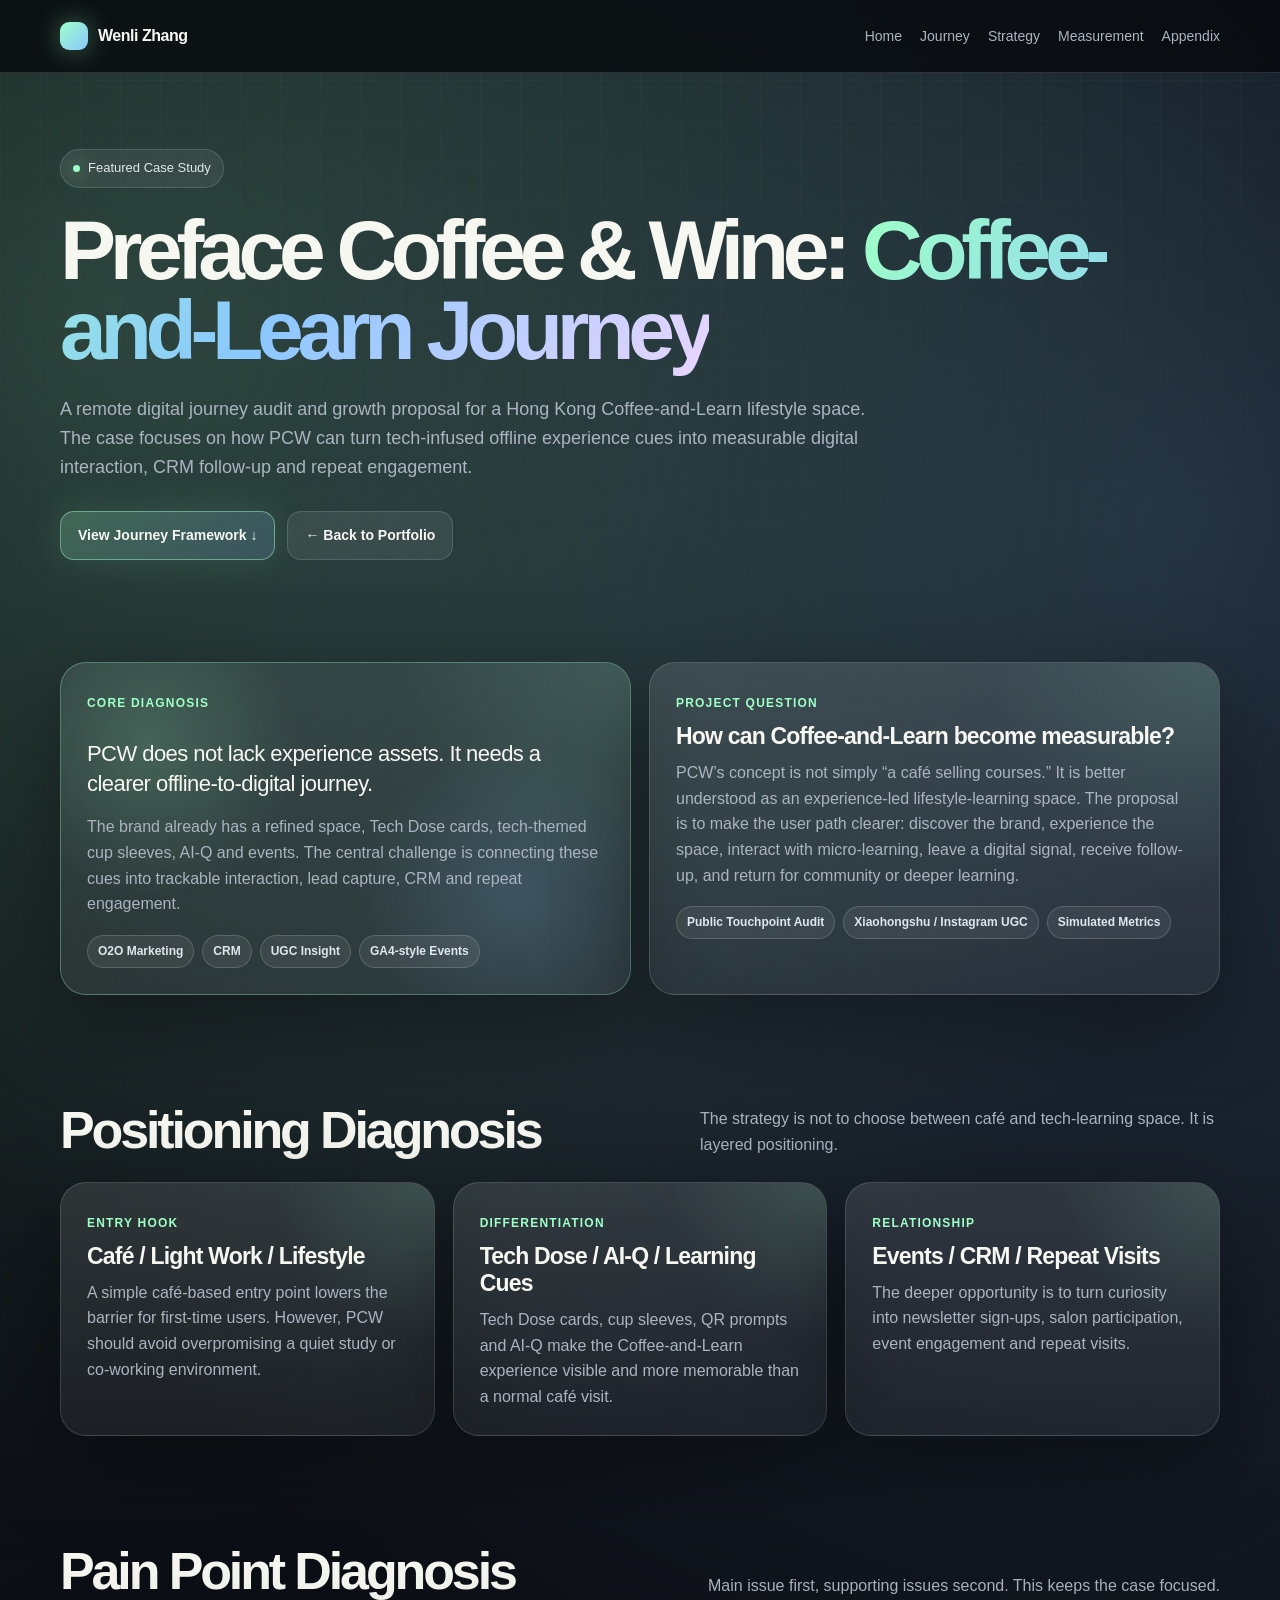
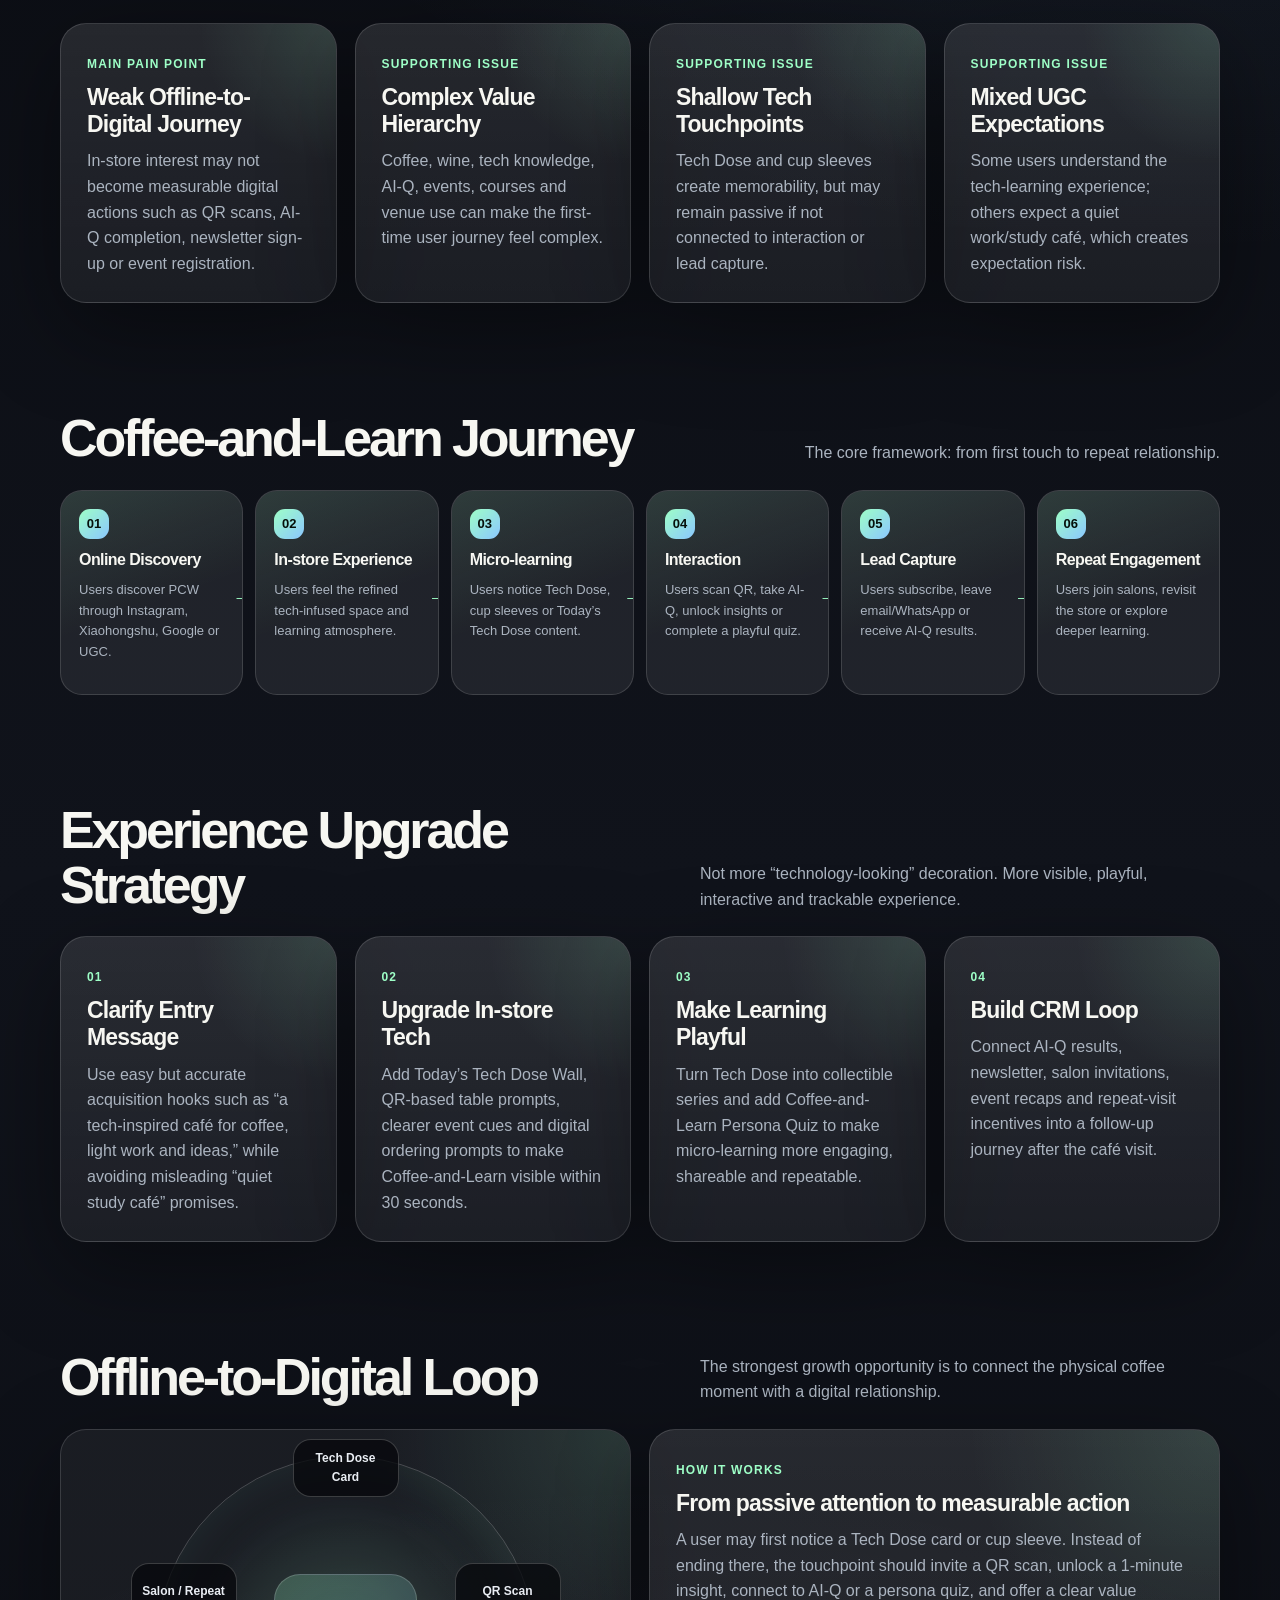
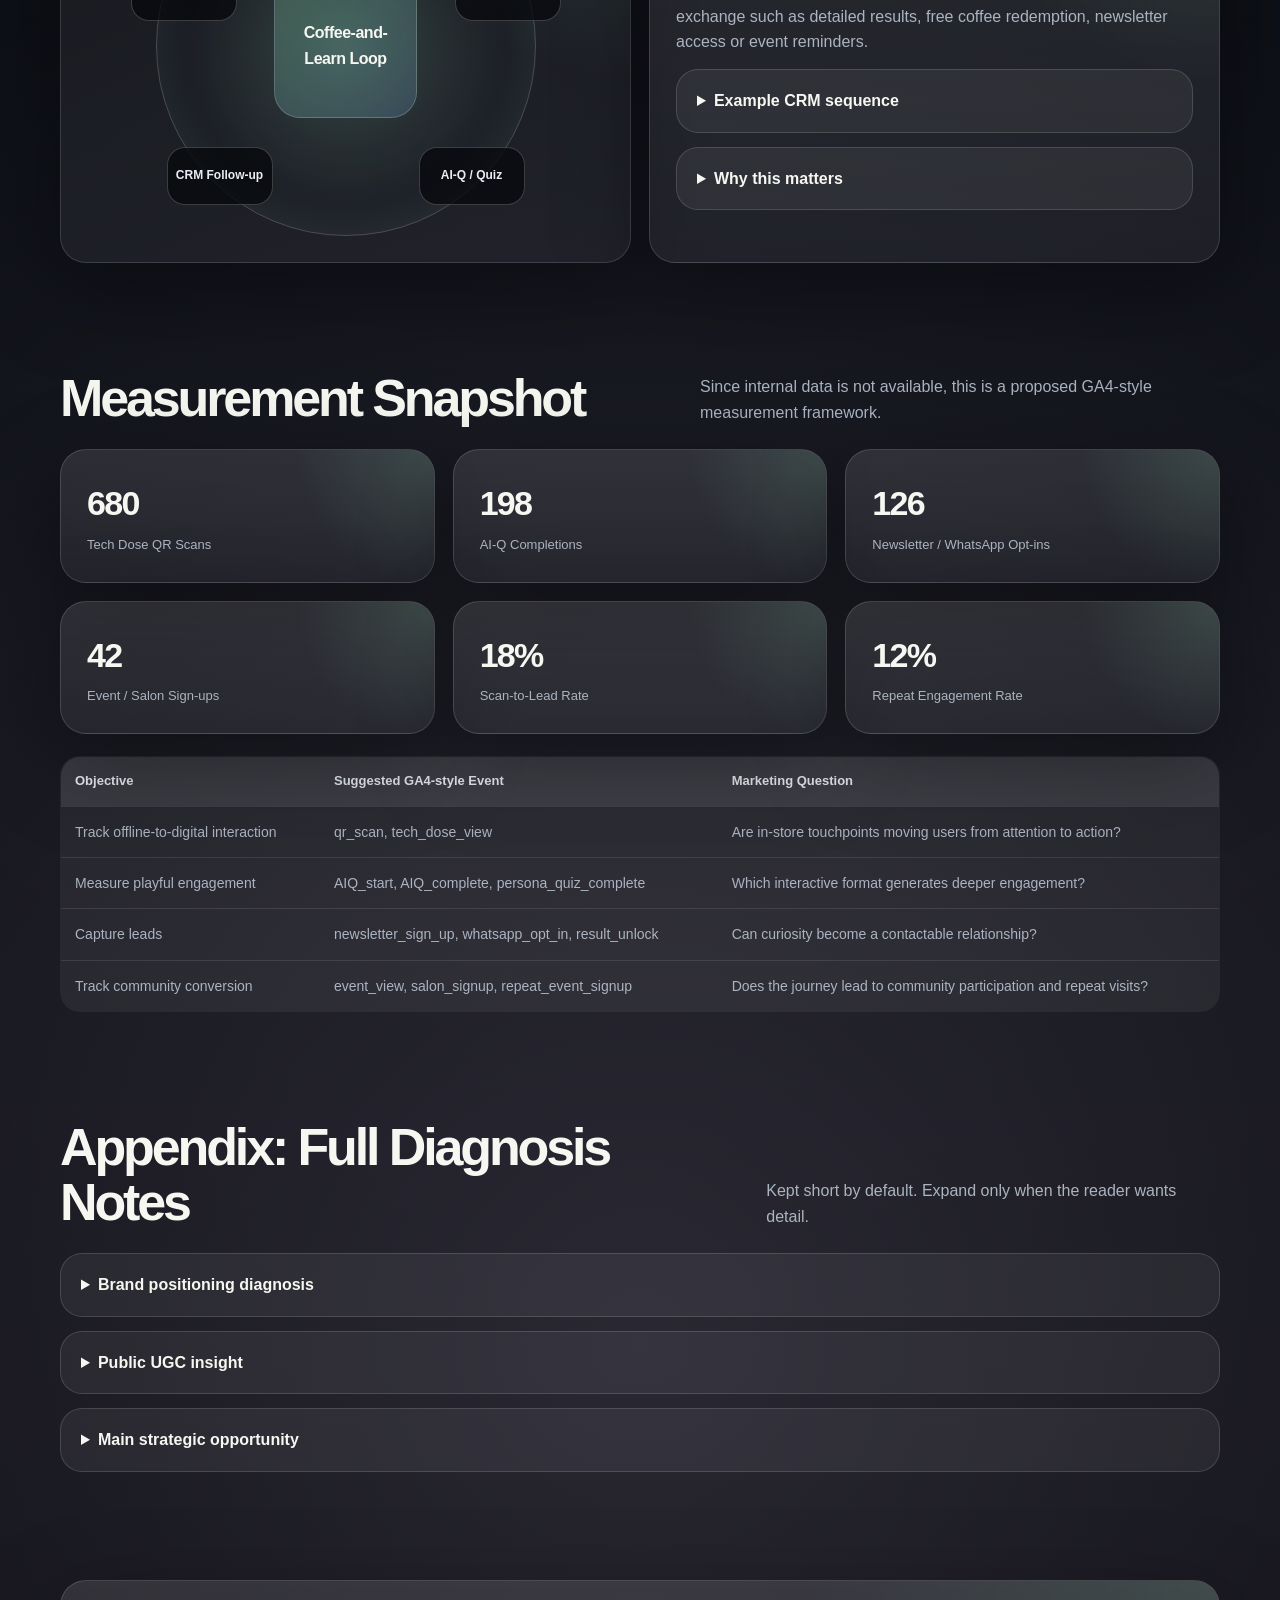
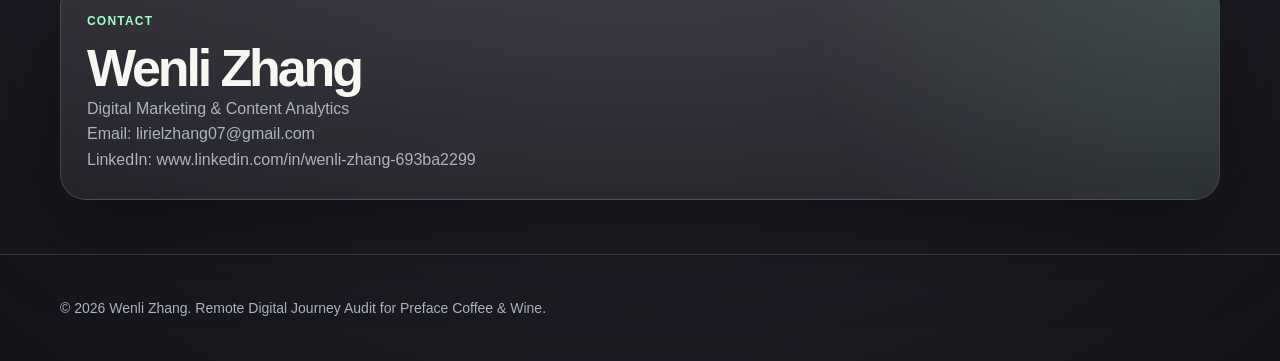
==== preface-case.html @ 3b628935 "Create preface-case.html" ====
<!DOCTYPE html>
<html lang="en">
<head>
  <meta charset="UTF-8" />
  <meta name="viewport" content="width=device-width, initial-scale=1.0" />
  <title>Preface Coffee & Wine Case Study | Wenli Zhang</title>
  <style>
    :root {
      --bg: #06070b;
      --panel: rgba(255, 255, 255, 0.075);
      --panel2: rgba(255, 255, 255, 0.105);
      --line: rgba(255, 255, 255, 0.14);
      --text: #f7f7f2;
      --muted: #abb4c0;
      --accent: #9effc7;
      --accent2: #8bc7ff;
      --accent3: #e9d5ff;
      --warning: #f6d38b;
      --danger: #ffb4b4;
      --radius: 26px;
      --shadow: 0 28px 90px rgba(0,0,0,0.38);
    }

    * {
      box-sizing: border-box;
      scroll-behavior: smooth;
    }

    body {
      margin: 0;
      font-family: Inter, -apple-system, BlinkMacSystemFont, "Segoe UI", Roboto, Arial, sans-serif;
      background:
        radial-gradient(circle at 8% 6%, rgba(158, 255, 199, 0.22), transparent 25%),
        radial-gradient(circle at 92% 10%, rgba(139, 199, 255, 0.20), transparent 28%),
        radial-gradient(circle at 50% 88%, rgba(233, 213, 255, 0.15), transparent 32%),
        linear-gradient(180deg, #06070b 0%, #10131b 48%, #06070b 100%);
      color: var(--text);
      line-height: 1.6;
    }

    body::before {
      content: "";
      position: fixed;
      inset: 0;
      pointer-events: none;
      background-image:
        linear-gradient(rgba(255,255,255,0.035) 1px, transparent 1px),
        linear-gradient(90deg, rgba(255,255,255,0.035) 1px, transparent 1px);
      background-size: 40px 40px;
      mask-image: linear-gradient(to bottom, rgba(0,0,0,0.7), transparent 78%);
      z-index: -1;
    }

    a {
      color: inherit;
      text-decoration: none;
    }

    .container {
      width: min(1160px, 92%);
      margin: 0 auto;
    }

    header {
      position: sticky;
      top: 0;
      z-index: 99;
      backdrop-filter: blur(18px);
      background: rgba(6, 7, 11, 0.76);
      border-bottom: 1px solid var(--line);
    }

    nav {
      min-height: 72px;
      display: flex;
      justify-content: space-between;
      align-items: center;
      gap: 18px;
    }

    .logo {
      display: flex;
      align-items: center;
      gap: 10px;
      font-weight: 760;
      letter-spacing: -0.03em;
    }

    .logo-mark {
      width: 28px;
      height: 28px;
      border-radius: 9px;
      background: linear-gradient(135deg, var(--accent), var(--accent2));
      box-shadow: 0 0 26px rgba(158, 255, 199, 0.38);
    }

    .nav-links {
      display: flex;
      gap: 18px;
      flex-wrap: wrap;
      color: var(--muted);
      font-size: 14px;
    }

    .nav-links a:hover {
      color: var(--text);
    }

    .hero {
      padding: 76px 0 48px;
    }

    .eyebrow {
      display: inline-flex;
      align-items: center;
      gap: 8px;
      padding: 8px 12px;
      border-radius: 999px;
      background: rgba(255,255,255,0.07);
      border: 1px solid var(--line);
      color: #dfe6ee;
      font-size: 13px;
      margin-bottom: 22px;
    }

    .pulse {
      width: 7px;
      height: 7px;
      border-radius: 99px;
      background: var(--accent);
      box-shadow: 0 0 20px var(--accent);
    }

    h1 {
      margin: 0;
      max-width: 1050px;
      font-size: clamp(42px, 7vw, 84px);
      line-height: 0.96;
      letter-spacing: -0.075em;
    }

    .gradient {
      color: transparent;
      background: linear-gradient(120deg, var(--accent), var(--accent2), var(--accent3));
      -webkit-background-clip: text;
      background-clip: text;
    }

    .hero-copy {
      max-width: 840px;
      margin-top: 24px;
      color: var(--muted);
      font-size: 18px;
    }

    .actions {
      display: flex;
      gap: 12px;
      flex-wrap: wrap;
      margin-top: 30px;
    }

    .btn {
      display: inline-flex;
      align-items: center;
      gap: 10px;
      padding: 12px 17px;
      border-radius: 14px;
      border: 1px solid var(--line);
      background: rgba(255,255,255,0.08);
      color: var(--text);
      font-size: 14px;
      font-weight: 740;
      transition: all 0.2s ease;
    }

    .btn:hover {
      transform: translateY(-2px);
      background: rgba(255,255,255,0.13);
      border-color: rgba(255,255,255,0.26);
    }

    .btn.primary {
      border-color: rgba(158,255,199,0.45);
      background: linear-gradient(135deg, rgba(158,255,199,0.22), rgba(139,199,255,0.18));
      box-shadow: 0 0 35px rgba(158, 255, 199, 0.12);
    }

    section {
      padding: 54px 0;
    }

    .section-head {
      display: flex;
      justify-content: space-between;
      align-items: flex-end;
      gap: 22px;
      margin-bottom: 24px;
    }

    h2 {
      margin: 0;
      font-size: clamp(30px, 4.5vw, 52px);
      line-height: 1.05;
      letter-spacing: -0.06em;
    }

    .section-note {
      max-width: 520px;
      color: var(--muted);
      margin: 0;
    }

    .grid {
      display: grid;
      gap: 18px;
    }

    .grid.two {
      grid-template-columns: repeat(2, minmax(0, 1fr));
    }

    .grid.three {
      grid-template-columns: repeat(3, minmax(0, 1fr));
    }

    .grid.four {
      grid-template-columns: repeat(4, minmax(0, 1fr));
    }

    .card {
      position: relative;
      overflow: hidden;
      border-radius: var(--radius);
      border: 1px solid var(--line);
      background: linear-gradient(180deg, rgba(255,255,255,0.105), rgba(255,255,255,0.055));
      box-shadow: var(--shadow);
      padding: 26px;
    }

    .card::before {
      content: "";
      position: absolute;
      inset: 0;
      pointer-events: none;
      background: radial-gradient(circle at top right, rgba(158,255,199,0.13), transparent 35%);
    }

    .card > * {
      position: relative;
      z-index: 1;
    }

    .label {
      display: inline-block;
      color: var(--accent);
      font-size: 12px;
      text-transform: uppercase;
      letter-spacing: 0.1em;
      font-weight: 850;
      margin-bottom: 10px;
    }

    h3 {
      margin: 0 0 10px;
      font-size: 23px;
      line-height: 1.18;
      letter-spacing: -0.035em;
    }

    h4 {
      margin: 0 0 8px;
      font-size: 17px;
      letter-spacing: -0.02em;
    }

    p {
      margin: 0;
      color: var(--muted);
    }

    .big-diagnosis {
      border: 1px solid rgba(158,255,199,0.32);
      background:
        radial-gradient(circle at 15% 25%, rgba(158,255,199,0.18), transparent 28%),
        radial-gradient(circle at 80% 70%, rgba(139,199,255,0.16), transparent 30%),
        rgba(255,255,255,0.065);
    }

    .diagnosis-line {
      margin-top: 16px;
      color: var(--text);
      font-size: 22px;
      line-height: 1.35;
      letter-spacing: -0.025em;
    }

    .muted {
      color: var(--muted);
    }

    .chip-row {
      display: flex;
      flex-wrap: wrap;
      gap: 8px;
      margin-top: 18px;
    }

    .chip {
      border: 1px solid rgba(255,255,255,0.16);
      background: rgba(255,255,255,0.07);
      color: #dfe6ee;
      border-radius: 999px;
      padding: 6px 10px;
      font-size: 12px;
      font-weight: 720;
    }

    .journey {
      display: grid;
      grid-template-columns: repeat(6, minmax(0, 1fr));
      gap: 12px;
      margin-top: 24px;
    }

    .journey-step {
      position: relative;
      min-height: 205px;
      padding: 18px;
      border-radius: 22px;
      border: 1px solid var(--line);
      background: rgba(255,255,255,0.075);
      overflow: hidden;
    }

    .journey-step::before {
      content: "";
      position: absolute;
      inset: 0;
      background: linear-gradient(160deg, rgba(158,255,199,0.13), transparent 55%);
      opacity: 0.9;
    }

    .journey-step > * {
      position: relative;
      z-index: 1;
    }

    .journey-step::after {
      content: "→";
      position: absolute;
      right: -12px;
      top: 44%;
      color: var(--accent);
      font-weight: 900;
      font-size: 22px;
      z-index: 2;
    }

    .journey-step:last-child::after {
      content: "";
    }

    .num {
      width: 30px;
      height: 30px;
      border-radius: 11px;
      background: linear-gradient(135deg, var(--accent), var(--accent2));
      color: #06100b;
      display: inline-flex;
      align-items: center;
      justify-content: center;
      font-weight: 900;
      font-size: 13px;
      margin-bottom: 12px;
    }

    .journey-step h3 {
      font-size: 16px;
    }

    .journey-step p {
      font-size: 13px;
    }

    .loop {
      display: grid;
      grid-template-columns: 1fr 1fr;
      gap: 18px;
      align-items: stretch;
    }

    .loop-visual {
      min-height: 420px;
      display: grid;
      place-items: center;
      background:
        radial-gradient(circle, rgba(158,255,199,0.18), transparent 45%),
        rgba(255,255,255,0.05);
    }

    .orbit {
      width: min(380px, 88vw);
      aspect-ratio: 1 / 1;
      border: 1px solid rgba(255,255,255,0.20);
      border-radius: 50%;
      position: relative;
      box-shadow: inset 0 0 60px rgba(158,255,199,0.08);
    }

    .orbit-center {
      position: absolute;
      inset: 31%;
      border-radius: 26px;
      display: grid;
      place-items: center;
      text-align: center;
      padding: 18px;
      background: linear-gradient(135deg, rgba(158,255,199,0.22), rgba(139,199,255,0.18));
      border: 1px solid rgba(255,255,255,0.18);
      font-weight: 820;
      letter-spacing: -0.03em;
    }

    .node {
      position: absolute;
      width: 106px;
      min-height: 58px;
      border-radius: 18px;
      border: 1px solid rgba(255,255,255,0.20);
      background: rgba(7,8,12,0.76);
      display: grid;
      place-items: center;
      text-align: center;
      padding: 8px;
      font-size: 12px;
      font-weight: 760;
      color: #e9edf3;
    }

    .node.n1 { top: -18px; left: 50%; transform: translateX(-50%); }
    .node.n2 { right: -26px; top: 28%; }
    .node.n3 { right: 10px; bottom: 8%; }
    .node.n4 { left: 10px; bottom: 8%; }
    .node.n5 { left: -26px; top: 28%; }

    .metric {
      font-size: 34px;
      font-weight: 880;
      letter-spacing: -0.05em;
      color: var(--text);
    }

    .metric-label {
      color: var(--muted);
      font-size: 13px;
      margin-top: 4px;
    }

    table {
      width: 100%;
      border-collapse: collapse;
      overflow: hidden;
      border-radius: 20px;
      border: 1px solid var(--line);
      background: rgba(255,255,255,0.06);
      font-size: 14px;
    }

    th, td {
      padding: 14px;
      text-align: left;
      vertical-align: top;
      border-bottom: 1px solid rgba(255,255,255,0.10);
    }

    th {
      color: #e9edf3;
      background: rgba(255,255,255,0.09);
      font-size: 13px;
    }

    td {
      color: var(--muted);
    }

    tr:last-child td {
      border-bottom: 0;
    }

    details {
      border: 1px solid var(--line);
      border-radius: 22px;
      padding: 18px 20px;
      background: rgba(255,255,255,0.06);
      margin-top: 14px;
    }

    summary {
      cursor: pointer;
      font-weight: 780;
      color: var(--text);
    }

    details p {
      margin-top: 12px;
    }

    .footer {
      border-top: 1px solid var(--line);
      padding: 42px 0;
      color: var(--muted);
      font-size: 14px;
    }

    @media (max-width: 1050px) {
      .journey {
        grid-template-columns: repeat(3, minmax(0, 1fr));
      }

      .journey-step::after {
        content: "";
      }

      .grid.four {
        grid-template-columns: repeat(2, minmax(0, 1fr));
      }

      .loop {
        grid-template-columns: 1fr;
      }
    }

    @media (max-width: 820px) {
      nav {
        align-items: flex-start;
        flex-direction: column;
        padding: 16px 0;
      }

      .grid.two,
      .grid.three,
      .grid.four,
      .journey {
        grid-template-columns: 1fr;
      }

      .section-head {
        display: block;
      }

      .section-note {
        margin-top: 12px;
      }

      .node {
        position: static;
        width: auto;
        margin: 8px;
      }

      .orbit {
        border-radius: 28px;
        height: auto;
        aspect-ratio: auto;
        padding: 18px;
        display: grid;
        gap: 10px;
      }

      .orbit-center {
        position: static;
        min-height: 90px;
      }
    }
  </style>
</head>

<body>
  <header>
    <div class="container">
      <nav>
        <a class="logo" href="index.html">
          <span class="logo-mark"></span>
          <span>Wenli Zhang</span>
        </a>
        <div class="nav-links">
          <a href="index.html">Home</a>
          <a href="#journey">Journey</a>
          <a href="#strategy">Strategy</a>
          <a href="#measurement">Measurement</a>
          <a href="#appendix">Appendix</a>
        </div>
      </nav>
    </div>
  </header>

  <main>
    <section class="hero">
      <div class="container">
        <div class="eyebrow"><span class="pulse"></span> Featured Case Study</div>
        <h1>Preface Coffee & Wine: <span class="gradient">Coffee-and-Learn Journey</span></h1>
        <p class="hero-copy">
          A remote digital journey audit and growth proposal for a Hong Kong Coffee-and-Learn lifestyle space. The case focuses on how PCW can turn tech-infused offline experience cues into measurable digital interaction, CRM follow-up and repeat engagement.
        </p>
        <div class="actions">
          <a class="btn primary" href="#journey">View Journey Framework ↓</a>
          <a class="btn" href="index.html">← Back to Portfolio</a>
        </div>
      </div>
    </section>

    <section id="summary">
      <div class="container">
        <div class="grid two">
          <div class="card big-diagnosis">
            <span class="label">Core Diagnosis</span>
            <div class="diagnosis-line">
              PCW does not lack experience assets. It needs a clearer offline-to-digital journey.
            </div>
            <p style="margin-top: 16px;">
              The brand already has a refined space, Tech Dose cards, tech-themed cup sleeves, AI-Q and events. The central challenge is connecting these cues into trackable interaction, lead capture, CRM and repeat engagement.
            </p>
            <div class="chip-row">
              <span class="chip">O2O Marketing</span>
              <span class="chip">CRM</span>
              <span class="chip">UGC Insight</span>
              <span class="chip">GA4-style Events</span>
            </div>
          </div>

          <div class="card">
            <span class="label">Project Question</span>
            <h3>How can Coffee-and-Learn become measurable?</h3>
            <p>
              PCW’s concept is not simply “a café selling courses.” It is better understood as an experience-led lifestyle-learning space. The proposal is to make the user path clearer: discover the brand, experience the space, interact with micro-learning, leave a digital signal, receive follow-up, and return for community or deeper learning.
            </p>
            <div class="chip-row">
              <span class="chip">Public Touchpoint Audit</span>
              <span class="chip">Xiaohongshu / Instagram UGC</span>
              <span class="chip">Simulated Metrics</span>
            </div>
          </div>
        </div>
      </div>
    </section>

    <section id="positioning">
      <div class="container">
        <div class="section-head">
          <h2>Positioning Diagnosis</h2>
          <p class="section-note">
            The strategy is not to choose between café and tech-learning space. It is layered positioning.
          </p>
        </div>

        <div class="grid three">
          <div class="card">
            <span class="label">Entry Hook</span>
            <h3>Café / Light Work / Lifestyle</h3>
            <p>
              A simple café-based entry point lowers the barrier for first-time users. However, PCW should avoid overpromising a quiet study or co-working environment.
            </p>
          </div>
          <div class="card">
            <span class="label">Differentiation</span>
            <h3>Tech Dose / AI-Q / Learning Cues</h3>
            <p>
              Tech Dose cards, cup sleeves, QR prompts and AI-Q make the Coffee-and-Learn experience visible and more memorable than a normal café visit.
            </p>
          </div>
          <div class="card">
            <span class="label">Relationship</span>
            <h3>Events / CRM / Repeat Visits</h3>
            <p>
              The deeper opportunity is to turn curiosity into newsletter sign-ups, salon participation, event engagement and repeat visits.
            </p>
          </div>
        </div>
      </div>
    </section>

    <section id="pain">
      <div class="container">
        <div class="section-head">
          <h2>Pain Point Diagnosis</h2>
          <p class="section-note">
            Main issue first, supporting issues second. This keeps the case focused.
          </p>
        </div>

        <div class="grid four">
          <div class="card">
            <span class="label">Main Pain Point</span>
            <h3>Weak Offline-to-Digital Journey</h3>
            <p>
              In-store interest may not become measurable digital actions such as QR scans, AI-Q completion, newsletter sign-up or event registration.
            </p>
          </div>

          <div class="card">
            <span class="label">Supporting Issue</span>
            <h3>Complex Value Hierarchy</h3>
            <p>
              Coffee, wine, tech knowledge, AI-Q, events, courses and venue use can make the first-time user journey feel complex.
            </p>
          </div>

          <div class="card">
            <span class="label">Supporting Issue</span>
            <h3>Shallow Tech Touchpoints</h3>
            <p>
              Tech Dose and cup sleeves create memorability, but may remain passive if not connected to interaction or lead capture.
            </p>
          </div>

          <div class="card">
            <span class="label">Supporting Issue</span>
            <h3>Mixed UGC Expectations</h3>
            <p>
              Some users understand the tech-learning experience; others expect a quiet work/study café, which creates expectation risk.
            </p>
          </div>
        </div>
      </div>
    </section>

    <section id="journey">
      <div class="container">
        <div class="section-head">
          <h2>Coffee-and-Learn Journey</h2>
          <p class="section-note">
            The core framework: from first touch to repeat relationship.
          </p>
        </div>

        <div class="journey">
          <div class="journey-step">
            <div class="num">01</div>
            <h3>Online Discovery</h3>
            <p>Users discover PCW through Instagram, Xiaohongshu, Google or UGC.</p>
          </div>

          <div class="journey-step">
            <div class="num">02</div>
            <h3>In-store Experience</h3>
            <p>Users feel the refined tech-infused space and learning atmosphere.</p>
          </div>

          <div class="journey-step">
            <div class="num">03</div>
            <h3>Micro-learning</h3>
            <p>Users notice Tech Dose, cup sleeves or Today’s Tech Dose content.</p>
          </div>

          <div class="journey-step">
            <div class="num">04</div>
            <h3>Interaction</h3>
            <p>Users scan QR, take AI-Q, unlock insights or complete a playful quiz.</p>
          </div>

          <div class="journey-step">
            <div class="num">05</div>
            <h3>Lead Capture</h3>
            <p>Users subscribe, leave email/WhatsApp or receive AI-Q results.</p>
          </div>

          <div class="journey-step">
            <div class="num">06</div>
            <h3>Repeat Engagement</h3>
            <p>Users join salons, revisit the store or explore deeper learning.</p>
          </div>
        </div>
      </div>
    </section>

    <section id="strategy">
      <div class="container">
        <div class="section-head">
          <h2>Experience Upgrade Strategy</h2>
          <p class="section-note">
            Not more “technology-looking” decoration. More visible, playful, interactive and trackable experience.
          </p>
        </div>

        <div class="grid four">
          <div class="card">
            <span class="label">01</span>
            <h3>Clarify Entry Message</h3>
            <p>
              Use easy but accurate acquisition hooks such as “a tech-inspired café for coffee, light work and ideas,” while avoiding misleading “quiet study café” promises.
            </p>
          </div>

          <div class="card">
            <span class="label">02</span>
            <h3>Upgrade In-store Tech</h3>
            <p>
              Add Today’s Tech Dose Wall, QR-based table prompts, clearer event cues and digital ordering prompts to make Coffee-and-Learn visible within 30 seconds.
            </p>
          </div>

          <div class="card">
            <span class="label">03</span>
            <h3>Make Learning Playful</h3>
            <p>
              Turn Tech Dose into collectible series and add Coffee-and-Learn Persona Quiz to make micro-learning more engaging, shareable and repeatable.
            </p>
          </div>

          <div class="card">
            <span class="label">04</span>
            <h3>Build CRM Loop</h3>
            <p>
              Connect AI-Q results, newsletter, salon invitations, event recaps and repeat-visit incentives into a follow-up journey after the café visit.
            </p>
          </div>
        </div>
      </div>
    </section>

    <section id="loop">
      <div class="container">
        <div class="section-head">
          <h2>Offline-to-Digital Loop</h2>
          <p class="section-note">
            The strongest growth opportunity is to connect the physical coffee moment with a digital relationship.
          </p>
        </div>

        <div class="loop">
          <div class="card loop-visual">
            <div class="orbit">
              <div class="orbit-center">Coffee-and-Learn Loop</div>
              <div class="node n1">Tech Dose Card</div>
              <div class="node n2">QR Scan</div>
              <div class="node n3">AI-Q / Quiz</div>
              <div class="node n4">CRM Follow-up</div>
              <div class="node n5">Salon / Repeat</div>
            </div>
          </div>

          <div class="card">
            <span class="label">How it works</span>
            <h3>From passive attention to measurable action</h3>
            <p>
              A user may first notice a Tech Dose card or cup sleeve. Instead of ending there, the touchpoint should invite a QR scan, unlock a 1-minute insight, connect to AI-Q or a persona quiz, and offer a clear value exchange such as detailed results, free coffee redemption, newsletter access or event reminders.
            </p>

            <details>
              <summary>Example CRM sequence</summary>
              <p>
                Day 0: User completes AI-Q and leaves email. Day 1: Receive AI-Q result and recommended Tech Dose. Day 3: Receive related salon invitation. Day 7: Receive weekly Coffee-and-Learn newsletter. Day 14: Receive next event or light workshop recommendation.
              </p>
            </details>

            <details>
              <summary>Why this matters</summary>
              <p>
                Without this loop, PCW may create a memorable one-time experience but lose the user after the visit. With the loop, offline curiosity becomes a trackable relationship.
              </p>
            </details>
          </div>
        </div>
      </div>
    </section>

    <section id="measurement">
      <div class="container">
        <div class="section-head">
          <h2>Measurement Snapshot</h2>
          <p class="section-note">
            Since internal data is not available, this is a proposed GA4-style measurement framework.
          </p>
        </div>

        <div class="grid three">
          <div class="card">
            <div class="metric">680</div>
            <div class="metric-label">Tech Dose QR Scans</div>
          </div>
          <div class="card">
            <div class="metric">198</div>
            <div class="metric-label">AI-Q Completions</div>
          </div>
          <div class="card">
            <div class="metric">126</div>
            <div class="metric-label">Newsletter / WhatsApp Opt-ins</div>
          </div>
          <div class="card">
            <div class="metric">42</div>
            <div class="metric-label">Event / Salon Sign-ups</div>
          </div>
          <div class="card">
            <div class="metric">18%</div>
            <div class="metric-label">Scan-to-Lead Rate</div>
          </div>
          <div class="card">
            <div class="metric">12%</div>
            <div class="metric-label">Repeat Engagement Rate</div>
          </div>
        </div>

        <div style="margin-top: 22px;">
          <table>
            <thead>
              <tr>
                <th>Objective</th>
                <th>Suggested GA4-style Event</th>
                <th>Marketing Question</th>
              </tr>
            </thead>
            <tbody>
              <tr>
                <td>Track offline-to-digital interaction</td>
                <td>qr_scan, tech_dose_view</td>
                <td>Are in-store touchpoints moving users from attention to action?</td>
              </tr>
              <tr>
                <td>Measure playful engagement</td>
                <td>AIQ_start, AIQ_complete, persona_quiz_complete</td>
                <td>Which interactive format generates deeper engagement?</td>
              </tr>
              <tr>
                <td>Capture leads</td>
                <td>newsletter_sign_up, whatsapp_opt_in, result_unlock</td>
                <td>Can curiosity become a contactable relationship?</td>
              </tr>
              <tr>
                <td>Track community conversion</td>
                <td>event_view, salon_signup, repeat_event_signup</td>
                <td>Does the journey lead to community participation and repeat visits?</td>
              </tr>
            </tbody>
          </table>
        </div>
      </div>
    </section>

    <section id="appendix">
      <div class="container">
        <div class="section-head">
          <h2>Appendix: Full Diagnosis Notes</h2>
          <p class="section-note">
            Kept short by default. Expand only when the reader wants detail.
          </p>
        </div>

        <details>
          <summary>Brand positioning diagnosis</summary>
          <p>
            PCW should be understood as a Coffee-and-Learn Hub rather than simply a café or a course-selling channel. It uses coffee and wine as low-pressure lifestyle entry points to introduce bite-sized tech knowledge, experiential learning, events and community engagement.
          </p>
        </details>

        <details>
          <summary>Public UGC insight</summary>
          <p>
            Public UGC suggests mixed customer perception. Some users recognise PCW’s tech-infused Coffee-and-Learn experience, while others approach it as a work/study-friendly café. The latter can be useful for acquisition, but it creates expectation risk if quiet seating, space availability, event booking or service flow does not match that use case.
          </p>
        </details>

        <details>
          <summary>Main strategic opportunity</summary>
          <p>
            The opportunity is to turn Coffee-and-Learn from a visible brand concept into a measurable customer journey: online discovery, in-store experience, micro-learning touchpoint, digital interaction, lead capture and CRM, and finally community or repeat engagement.
          </p>
        </details>
      </div>
    </section>

    <section id="contact">
      <div class="container">
        <div class="card">
          <span class="label">Contact</span>
          <h2>Wenli Zhang</h2>
          <p>
            Digital Marketing & Content Analytics<br />
            Email: <a href="mailto:lirielzhang07@gmail.com">lirielzhang07@gmail.com</a><br />
            LinkedIn: <a href="https://www.linkedin.com/in/wenli-zhang-693ba2299" target="_blank">www.linkedin.com/in/wenli-zhang-693ba2299</a>
          </p>
        </div>
      </div>
    </section>
  </main>

  <footer class="footer">
    <div class="container">
      © 2026 Wenli Zhang. Remote Digital Journey Audit for Preface Coffee & Wine.
    </div>
  </footer>
</body>
</html>
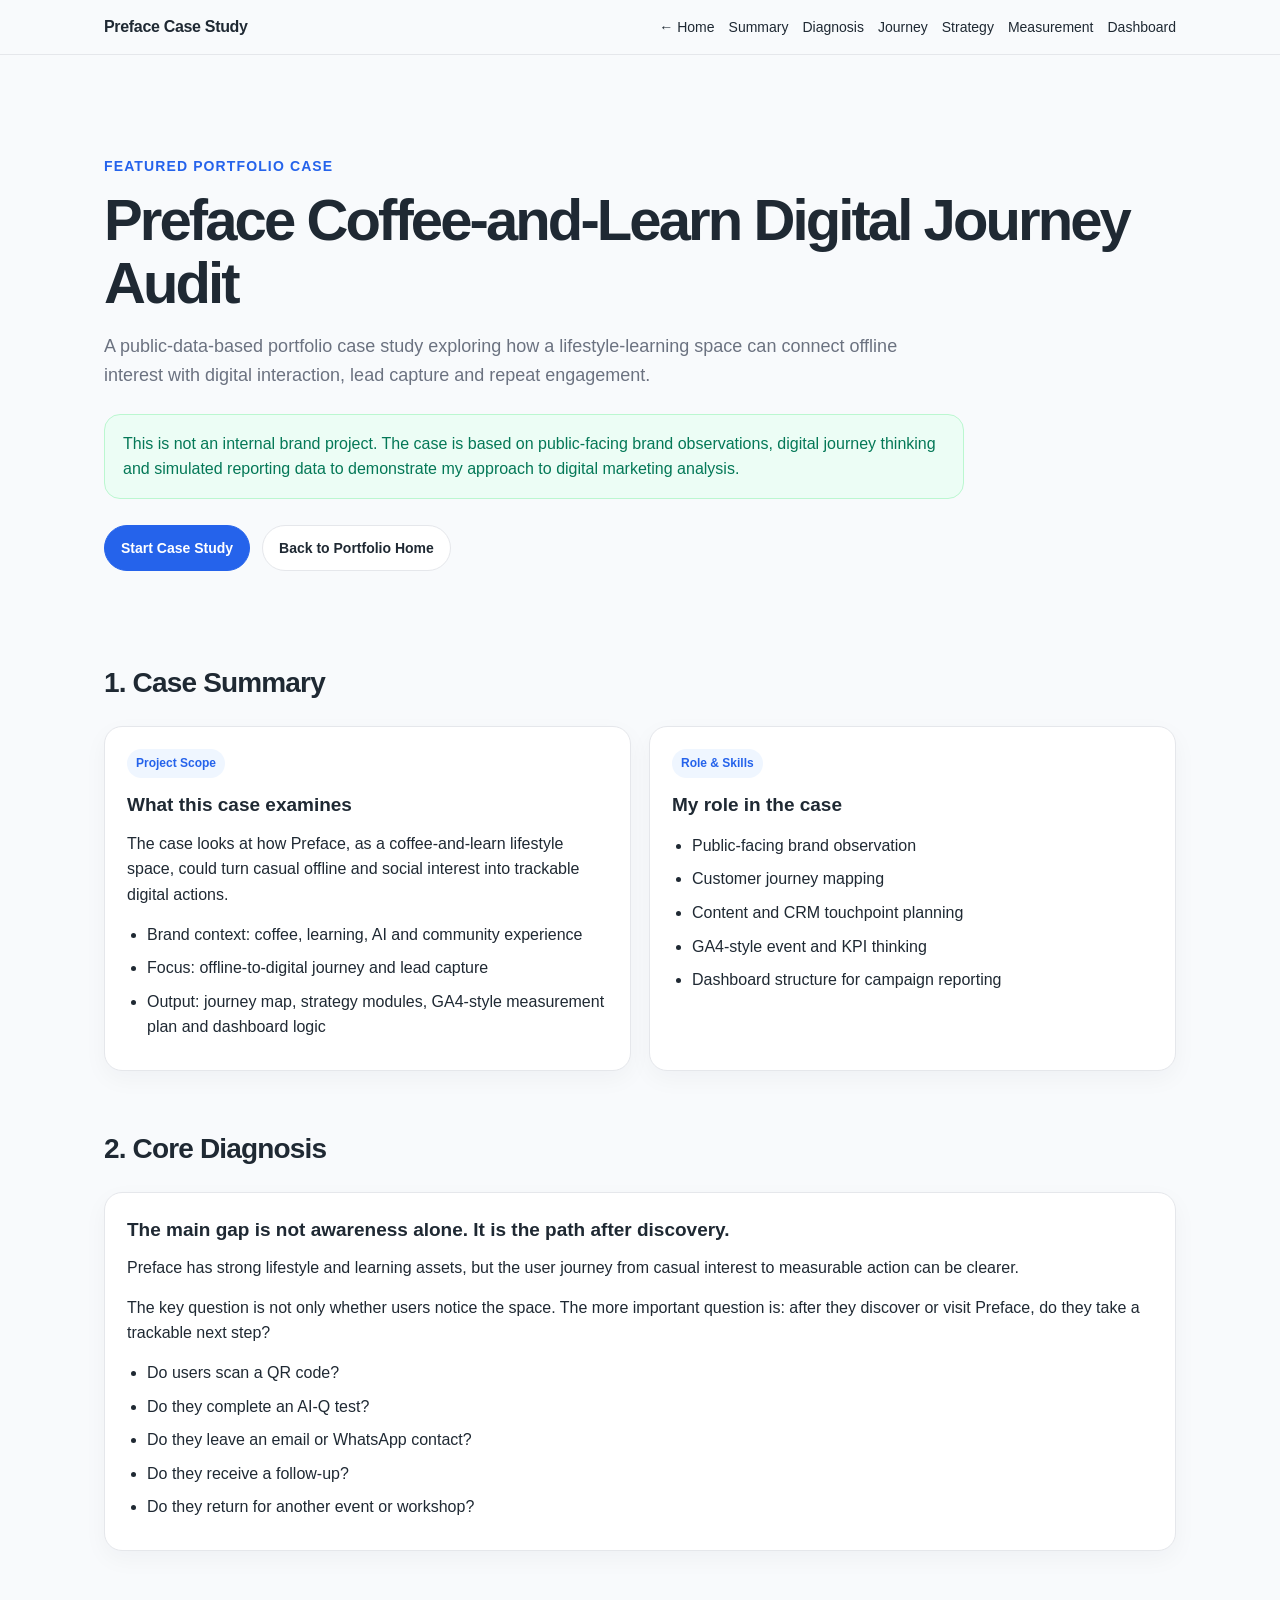
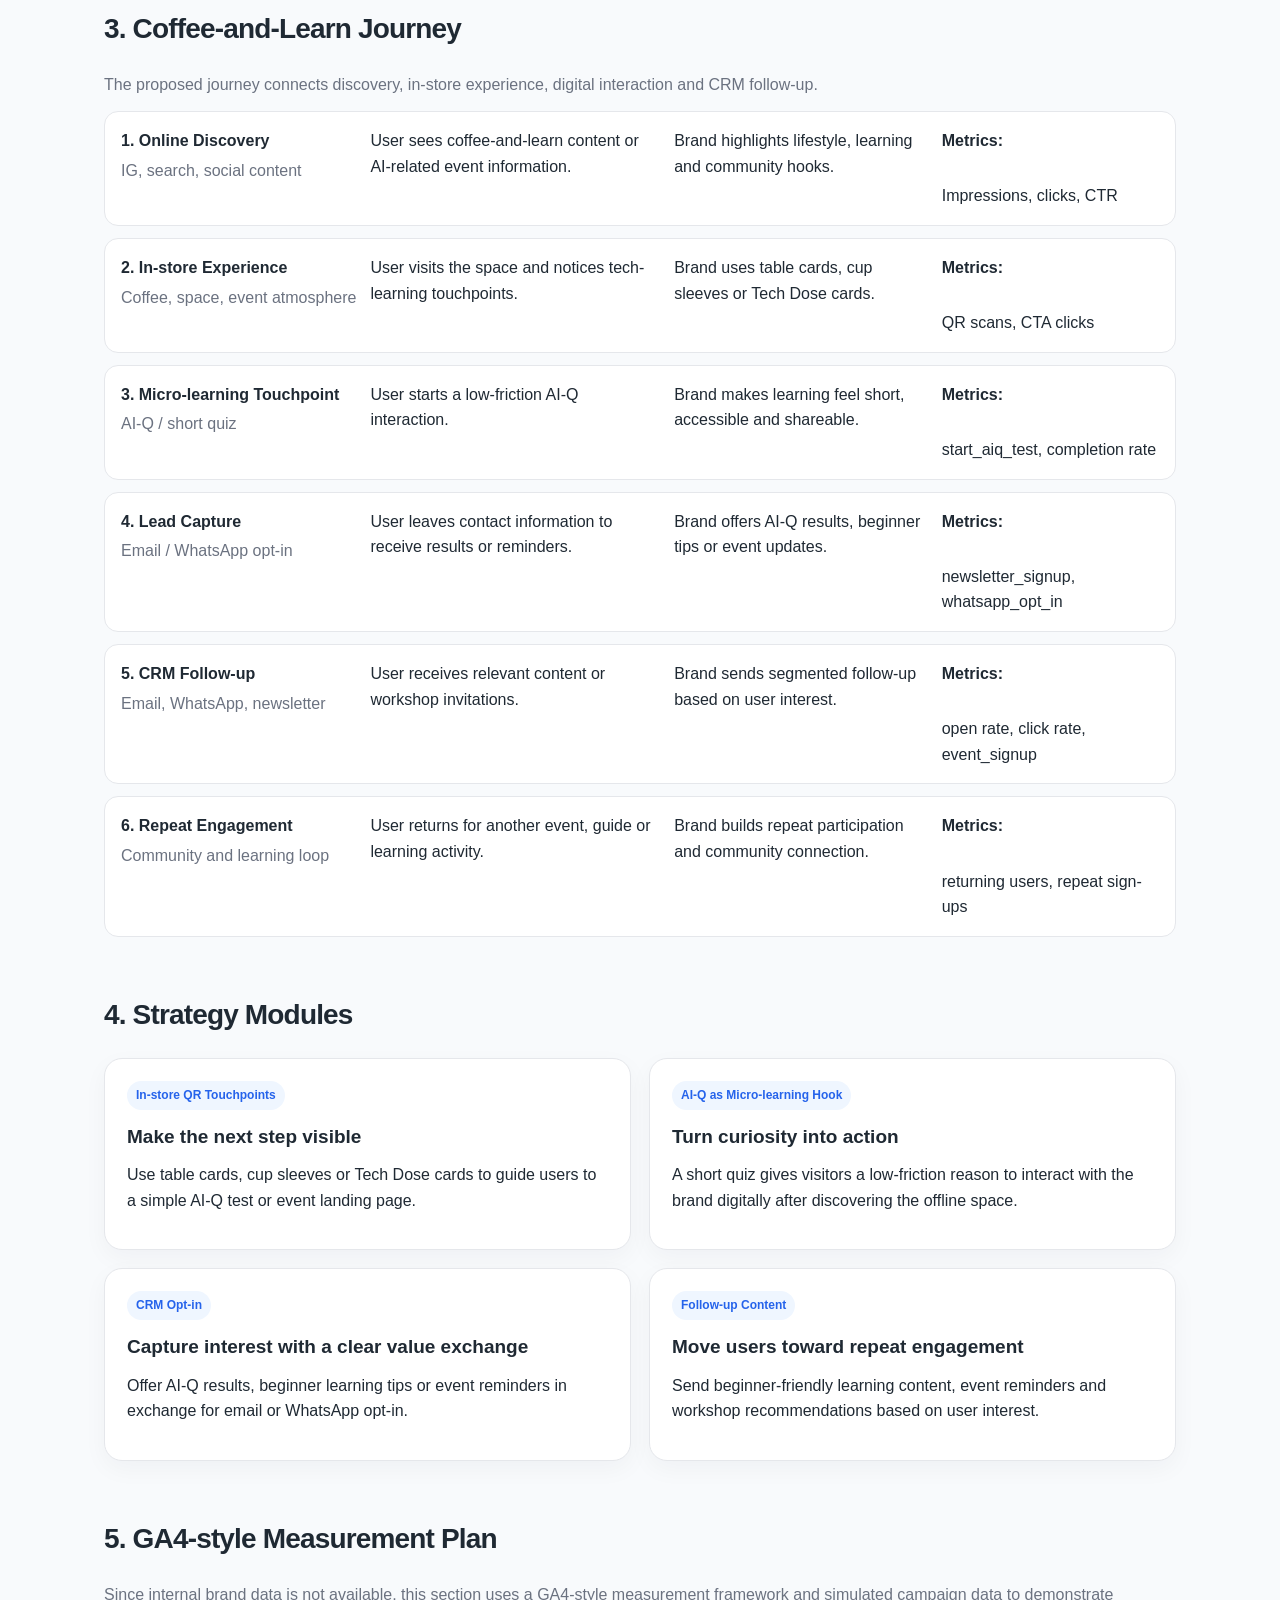
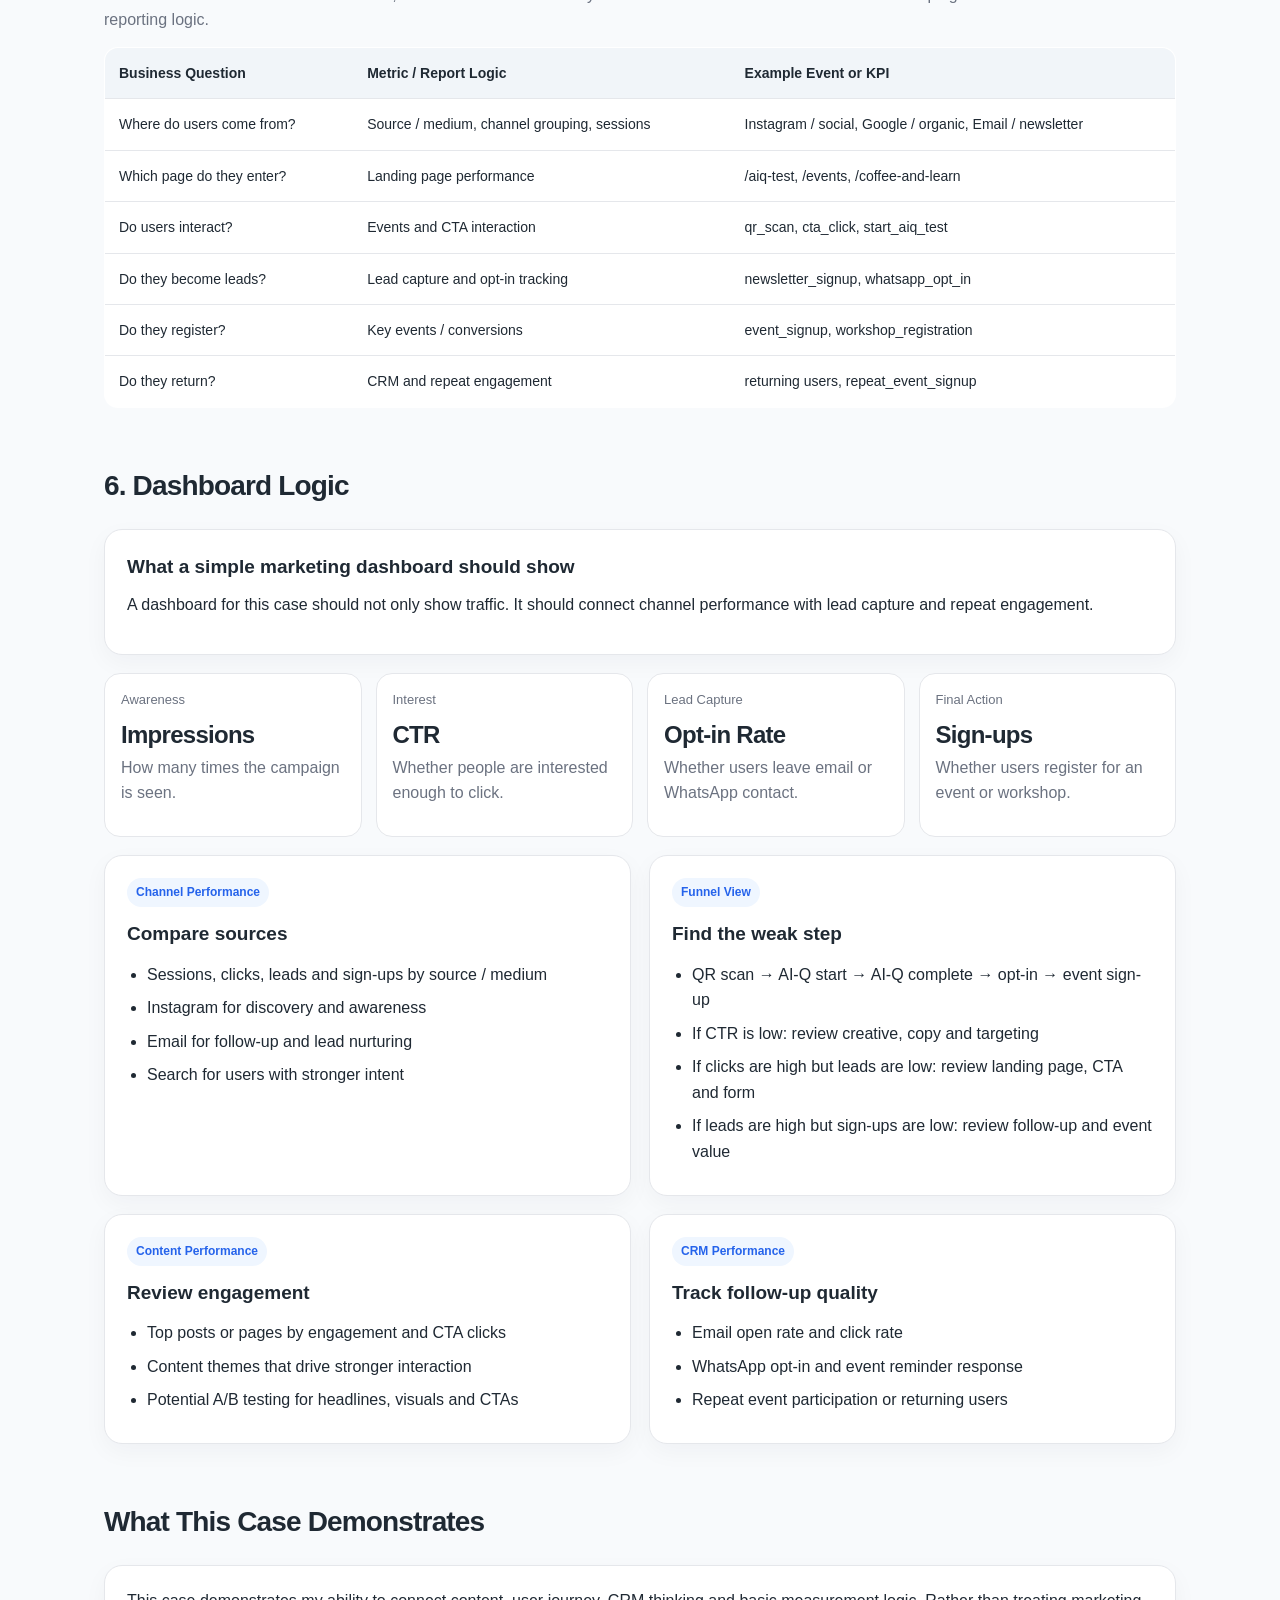
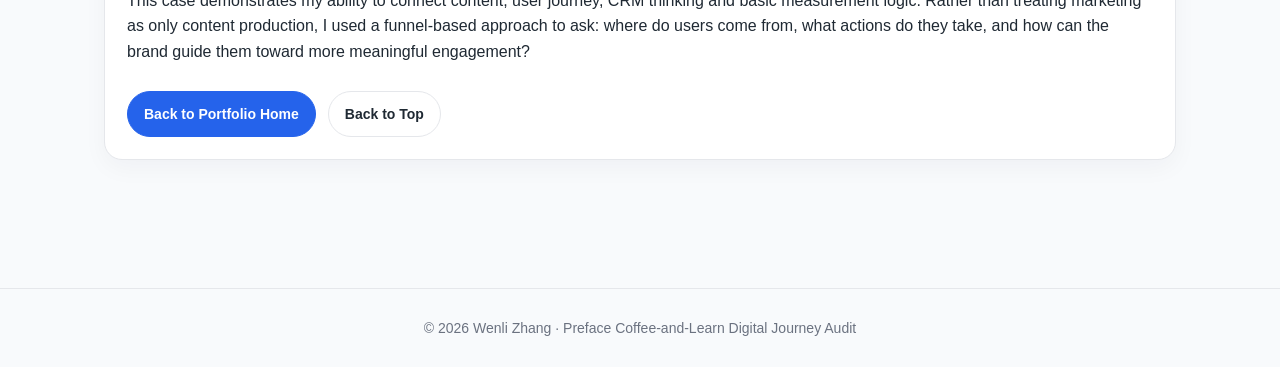
==== commit ddc7f712: "Rename preface.html to preface-case.html" ====
--- a/preface-case.html
+++ b/preface-case.html
@@ -3,574 +3,310 @@
 <head>
   <meta charset="UTF-8" />
   <meta name="viewport" content="width=device-width, initial-scale=1.0" />
-  <title>Preface Coffee & Wine Case Study | Wenli Zhang</title>
+  <title>Preface Digital Journey Audit | Wenli Zhang</title>
   <style>
     :root {
-      --bg: #06070b;
-      --panel: rgba(255, 255, 255, 0.075);
-      --panel2: rgba(255, 255, 255, 0.105);
-      --line: rgba(255, 255, 255, 0.14);
-      --text: #f7f7f2;
-      --muted: #abb4c0;
-      --accent: #9effc7;
-      --accent2: #8bc7ff;
-      --accent3: #e9d5ff;
-      --warning: #f6d38b;
-      --danger: #ffb4b4;
-      --radius: 26px;
-      --shadow: 0 28px 90px rgba(0,0,0,0.38);
+      --text: #1f2933;
+      --muted: #6b7280;
+      --bg: #f8fafc;
+      --card: #ffffff;
+      --line: #e5e7eb;
+      --accent: #2563eb;
+      --accent-soft: #eff6ff;
+      --green-soft: #ecfdf5;
+      --green: #047857;
     }
 
     * {
       box-sizing: border-box;
-      scroll-behavior: smooth;
     }
 
     body {
       margin: 0;
-      font-family: Inter, -apple-system, BlinkMacSystemFont, "Segoe UI", Roboto, Arial, sans-serif;
-      background:
-        radial-gradient(circle at 8% 6%, rgba(158, 255, 199, 0.22), transparent 25%),
-        radial-gradient(circle at 92% 10%, rgba(139, 199, 255, 0.20), transparent 28%),
-        radial-gradient(circle at 50% 88%, rgba(233, 213, 255, 0.15), transparent 32%),
-        linear-gradient(180deg, #06070b 0%, #10131b 48%, #06070b 100%);
+      font-family: -apple-system, BlinkMacSystemFont, "Segoe UI", Roboto, Arial, sans-serif;
+      background: var(--bg);
       color: var(--text);
       line-height: 1.6;
-    }
-
-    body::before {
-      content: "";
-      position: fixed;
-      inset: 0;
-      pointer-events: none;
-      background-image:
-        linear-gradient(rgba(255,255,255,0.035) 1px, transparent 1px),
-        linear-gradient(90deg, rgba(255,255,255,0.035) 1px, transparent 1px);
-      background-size: 40px 40px;
-      mask-image: linear-gradient(to bottom, rgba(0,0,0,0.7), transparent 78%);
-      z-index: -1;
-    }
-
-    a {
-      color: inherit;
-      text-decoration: none;
-    }
-
-    .container {
-      width: min(1160px, 92%);
-      margin: 0 auto;
     }
 
     header {
       position: sticky;
       top: 0;
-      z-index: 99;
-      backdrop-filter: blur(18px);
-      background: rgba(6, 7, 11, 0.76);
+      z-index: 10;
+      background: rgba(248, 250, 252, 0.96);
       border-bottom: 1px solid var(--line);
+      backdrop-filter: blur(8px);
     }
 
     nav {
-      min-height: 72px;
+      max-width: 1120px;
+      margin: 0 auto;
+      padding: 14px 24px;
       display: flex;
       justify-content: space-between;
       align-items: center;
-      gap: 18px;
-    }
-
-    .logo {
+      gap: 16px;
+    }
+
+    nav .name {
+      font-weight: 700;
+      letter-spacing: -0.02em;
+    }
+
+    nav .links {
       display: flex;
-      align-items: center;
-      gap: 10px;
-      font-weight: 760;
+      gap: 14px;
+      flex-wrap: wrap;
+      font-size: 14px;
+    }
+
+    nav a {
+      color: var(--text);
+      text-decoration: none;
+    }
+
+    nav a:hover {
+      color: var(--accent);
+    }
+
+    main {
+      max-width: 1120px;
+      margin: 0 auto;
+      padding: 48px 24px 72px;
+    }
+
+    section {
+      margin-bottom: 56px;
+      scroll-margin-top: 90px;
+    }
+
+    .hero {
+      padding: 52px 0 34px;
+    }
+
+    .eyebrow {
+      color: var(--accent);
+      font-weight: 700;
+      font-size: 14px;
+      text-transform: uppercase;
+      letter-spacing: 0.08em;
+      margin-bottom: 12px;
+    }
+
+    h1 {
+      font-size: clamp(34px, 5vw, 58px);
+      line-height: 1.08;
+      margin: 0 0 18px;
+      letter-spacing: -0.05em;
+    }
+
+    h2 {
+      font-size: 28px;
+      margin: 0 0 20px;
       letter-spacing: -0.03em;
     }
 
-    .logo-mark {
-      width: 28px;
-      height: 28px;
-      border-radius: 9px;
-      background: linear-gradient(135deg, var(--accent), var(--accent2));
-      box-shadow: 0 0 26px rgba(158, 255, 199, 0.38);
-    }
-
-    .nav-links {
-      display: flex;
-      gap: 18px;
-      flex-wrap: wrap;
+    h3 {
+      margin: 0 0 10px;
+      font-size: 19px;
+    }
+
+    p {
+      margin: 0 0 14px;
+    }
+
+    .hero p {
+      max-width: 820px;
+      font-size: 18px;
       color: var(--muted);
-      font-size: 14px;
-    }
-
-    .nav-links a:hover {
-      color: var(--text);
-    }
-
-    .hero {
-      padding: 76px 0 48px;
-    }
-
-    .eyebrow {
-      display: inline-flex;
-      align-items: center;
-      gap: 8px;
-      padding: 8px 12px;
-      border-radius: 999px;
-      background: rgba(255,255,255,0.07);
-      border: 1px solid var(--line);
-      color: #dfe6ee;
-      font-size: 13px;
-      margin-bottom: 22px;
-    }
-
-    .pulse {
-      width: 7px;
-      height: 7px;
-      border-radius: 99px;
-      background: var(--accent);
-      box-shadow: 0 0 20px var(--accent);
-    }
-
-    h1 {
-      margin: 0;
-      max-width: 1050px;
-      font-size: clamp(42px, 7vw, 84px);
-      line-height: 0.96;
-      letter-spacing: -0.075em;
-    }
-
-    .gradient {
-      color: transparent;
-      background: linear-gradient(120deg, var(--accent), var(--accent2), var(--accent3));
-      -webkit-background-clip: text;
-      background-clip: text;
-    }
-
-    .hero-copy {
-      max-width: 840px;
+    }
+
+    .notice {
+      background: var(--green-soft);
+      border: 1px solid #bbf7d0;
+      color: var(--green);
+      border-radius: 16px;
+      padding: 16px 18px;
       margin-top: 24px;
-      color: var(--muted);
-      font-size: 18px;
-    }
-
-    .actions {
+      max-width: 860px;
+    }
+
+    .button-row {
       display: flex;
       gap: 12px;
       flex-wrap: wrap;
-      margin-top: 30px;
-    }
-
-    .btn {
-      display: inline-flex;
-      align-items: center;
-      gap: 10px;
-      padding: 12px 17px;
-      border-radius: 14px;
+      margin-top: 26px;
+    }
+
+    .button {
+      display: inline-block;
+      padding: 11px 16px;
+      border-radius: 999px;
+      text-decoration: none;
+      font-weight: 600;
+      font-size: 14px;
       border: 1px solid var(--line);
-      background: rgba(255,255,255,0.08);
       color: var(--text);
-      font-size: 14px;
-      font-weight: 740;
-      transition: all 0.2s ease;
-    }
-
-    .btn:hover {
-      transform: translateY(-2px);
-      background: rgba(255,255,255,0.13);
-      border-color: rgba(255,255,255,0.26);
-    }
-
-    .btn.primary {
-      border-color: rgba(158,255,199,0.45);
-      background: linear-gradient(135deg, rgba(158,255,199,0.22), rgba(139,199,255,0.18));
-      box-shadow: 0 0 35px rgba(158, 255, 199, 0.12);
-    }
-
-    section {
-      padding: 54px 0;
-    }
-
-    .section-head {
-      display: flex;
-      justify-content: space-between;
-      align-items: flex-end;
-      gap: 22px;
-      margin-bottom: 24px;
-    }
-
-    h2 {
-      margin: 0;
-      font-size: clamp(30px, 4.5vw, 52px);
-      line-height: 1.05;
-      letter-spacing: -0.06em;
-    }
-
-    .section-note {
-      max-width: 520px;
-      color: var(--muted);
-      margin: 0;
+      background: var(--card);
+    }
+
+    .button.primary {
+      color: white;
+      background: var(--accent);
+      border-color: var(--accent);
     }
 
     .grid {
       display: grid;
+      grid-template-columns: repeat(12, 1fr);
       gap: 18px;
     }
 
-    .grid.two {
-      grid-template-columns: repeat(2, minmax(0, 1fr));
-    }
-
-    .grid.three {
-      grid-template-columns: repeat(3, minmax(0, 1fr));
-    }
-
-    .grid.four {
-      grid-template-columns: repeat(4, minmax(0, 1fr));
-    }
-
     .card {
-      position: relative;
-      overflow: hidden;
-      border-radius: var(--radius);
+      background: var(--card);
       border: 1px solid var(--line);
-      background: linear-gradient(180deg, rgba(255,255,255,0.105), rgba(255,255,255,0.055));
-      box-shadow: var(--shadow);
-      padding: 26px;
-    }
-
-    .card::before {
-      content: "";
-      position: absolute;
-      inset: 0;
-      pointer-events: none;
-      background: radial-gradient(circle at top right, rgba(158,255,199,0.13), transparent 35%);
-    }
-
-    .card > * {
-      position: relative;
-      z-index: 1;
-    }
-
-    .label {
+      border-radius: 18px;
+      padding: 22px;
+      box-shadow: 0 8px 24px rgba(15, 23, 42, 0.04);
+    }
+
+    .span-12 { grid-column: span 12; }
+    .span-6 { grid-column: span 6; }
+    .span-4 { grid-column: span 4; }
+
+    .tag {
       display: inline-block;
+      padding: 5px 9px;
+      border-radius: 999px;
+      background: var(--accent-soft);
       color: var(--accent);
       font-size: 12px;
-      text-transform: uppercase;
-      letter-spacing: 0.1em;
-      font-weight: 850;
-      margin-bottom: 10px;
-    }
-
-    h3 {
-      margin: 0 0 10px;
-      font-size: 23px;
-      line-height: 1.18;
-      letter-spacing: -0.035em;
-    }
-
-    h4 {
-      margin: 0 0 8px;
-      font-size: 17px;
-      letter-spacing: -0.02em;
-    }
-
-    p {
-      margin: 0;
-      color: var(--muted);
-    }
-
-    .big-diagnosis {
-      border: 1px solid rgba(158,255,199,0.32);
-      background:
-        radial-gradient(circle at 15% 25%, rgba(158,255,199,0.18), transparent 28%),
-        radial-gradient(circle at 80% 70%, rgba(139,199,255,0.16), transparent 30%),
-        rgba(255,255,255,0.065);
-    }
-
-    .diagnosis-line {
-      margin-top: 16px;
-      color: var(--text);
-      font-size: 22px;
-      line-height: 1.35;
-      letter-spacing: -0.025em;
+      font-weight: 700;
+      margin-bottom: 12px;
     }
 
     .muted {
       color: var(--muted);
     }
 
-    .chip-row {
-      display: flex;
-      flex-wrap: wrap;
-      gap: 8px;
-      margin-top: 18px;
-    }
-
-    .chip {
-      border: 1px solid rgba(255,255,255,0.16);
-      background: rgba(255,255,255,0.07);
-      color: #dfe6ee;
-      border-radius: 999px;
-      padding: 6px 10px;
-      font-size: 12px;
-      font-weight: 720;
-    }
-
-    .journey {
+    .flow {
       display: grid;
-      grid-template-columns: repeat(6, minmax(0, 1fr));
       gap: 12px;
-      margin-top: 24px;
-    }
-
-    .journey-step {
-      position: relative;
-      min-height: 205px;
-      padding: 18px;
-      border-radius: 22px;
+      margin-top: 14px;
+    }
+
+    .flow-step {
+      background: var(--card);
       border: 1px solid var(--line);
-      background: rgba(255,255,255,0.075);
-      overflow: hidden;
-    }
-
-    .journey-step::before {
-      content: "";
-      position: absolute;
-      inset: 0;
-      background: linear-gradient(160deg, rgba(158,255,199,0.13), transparent 55%);
-      opacity: 0.9;
-    }
-
-    .journey-step > * {
-      position: relative;
-      z-index: 1;
-    }
-
-    .journey-step::after {
-      content: "→";
-      position: absolute;
-      right: -12px;
-      top: 44%;
-      color: var(--accent);
-      font-weight: 900;
-      font-size: 22px;
-      z-index: 2;
-    }
-
-    .journey-step:last-child::after {
-      content: "";
-    }
-
-    .num {
-      width: 30px;
-      height: 30px;
-      border-radius: 11px;
-      background: linear-gradient(135deg, var(--accent), var(--accent2));
-      color: #06100b;
-      display: inline-flex;
-      align-items: center;
-      justify-content: center;
-      font-weight: 900;
-      font-size: 13px;
-      margin-bottom: 12px;
-    }
-
-    .journey-step h3 {
-      font-size: 16px;
-    }
-
-    .journey-step p {
-      font-size: 13px;
-    }
-
-    .loop {
+      border-radius: 14px;
+      padding: 16px;
       display: grid;
-      grid-template-columns: 1fr 1fr;
-      gap: 18px;
-      align-items: stretch;
-    }
-
-    .loop-visual {
-      min-height: 420px;
-      display: grid;
-      place-items: center;
-      background:
-        radial-gradient(circle, rgba(158,255,199,0.18), transparent 45%),
-        rgba(255,255,255,0.05);
-    }
-
-    .orbit {
-      width: min(380px, 88vw);
-      aspect-ratio: 1 / 1;
-      border: 1px solid rgba(255,255,255,0.20);
-      border-radius: 50%;
-      position: relative;
-      box-shadow: inset 0 0 60px rgba(158,255,199,0.08);
-    }
-
-    .orbit-center {
-      position: absolute;
-      inset: 31%;
-      border-radius: 26px;
-      display: grid;
-      place-items: center;
-      text-align: center;
-      padding: 18px;
-      background: linear-gradient(135deg, rgba(158,255,199,0.22), rgba(139,199,255,0.18));
-      border: 1px solid rgba(255,255,255,0.18);
-      font-weight: 820;
-      letter-spacing: -0.03em;
-    }
-
-    .node {
-      position: absolute;
-      width: 106px;
-      min-height: 58px;
-      border-radius: 18px;
-      border: 1px solid rgba(255,255,255,0.20);
-      background: rgba(7,8,12,0.76);
-      display: grid;
-      place-items: center;
-      text-align: center;
-      padding: 8px;
-      font-size: 12px;
-      font-weight: 760;
-      color: #e9edf3;
-    }
-
-    .node.n1 { top: -18px; left: 50%; transform: translateX(-50%); }
-    .node.n2 { right: -26px; top: 28%; }
-    .node.n3 { right: 10px; bottom: 8%; }
-    .node.n4 { left: 10px; bottom: 8%; }
-    .node.n5 { left: -26px; top: 28%; }
-
-    .metric {
-      font-size: 34px;
-      font-weight: 880;
-      letter-spacing: -0.05em;
-      color: var(--text);
-    }
-
-    .metric-label {
-      color: var(--muted);
-      font-size: 13px;
-      margin-top: 4px;
+      grid-template-columns: 1.3fr 1.6fr 1.4fr 1.2fr;
+      gap: 14px;
+      align-items: start;
+    }
+
+    .flow-step strong {
+      display: block;
+      margin-bottom: 4px;
     }
 
     table {
       width: 100%;
       border-collapse: collapse;
+      background: var(--card);
+      border: 1px solid var(--line);
+      border-radius: 14px;
       overflow: hidden;
-      border-radius: 20px;
-      border: 1px solid var(--line);
-      background: rgba(255,255,255,0.06);
-      font-size: 14px;
     }
 
     th, td {
       padding: 14px;
+      border-bottom: 1px solid var(--line);
       text-align: left;
       vertical-align: top;
-      border-bottom: 1px solid rgba(255,255,255,0.10);
+      font-size: 14px;
     }
 
     th {
-      color: #e9edf3;
-      background: rgba(255,255,255,0.09);
+      background: #f1f5f9;
+      font-weight: 700;
+    }
+
+    tr:last-child td {
+      border-bottom: none;
+    }
+
+    ul {
+      padding-left: 20px;
+      margin: 12px 0 0;
+    }
+
+    li {
+      margin-bottom: 8px;
+    }
+
+    .mini-metrics {
+      display: grid;
+      grid-template-columns: repeat(4, 1fr);
+      gap: 14px;
+      margin-top: 18px;
+    }
+
+    .metric {
+      background: var(--card);
+      border: 1px solid var(--line);
+      border-radius: 16px;
+      padding: 16px;
+    }
+
+    .metric .label {
+      color: var(--muted);
       font-size: 13px;
-    }
-
-    td {
-      color: var(--muted);
-    }
-
-    tr:last-child td {
-      border-bottom: 0;
-    }
-
-    details {
-      border: 1px solid var(--line);
-      border-radius: 22px;
-      padding: 18px 20px;
-      background: rgba(255,255,255,0.06);
-      margin-top: 14px;
-    }
-
-    summary {
-      cursor: pointer;
-      font-weight: 780;
-      color: var(--text);
-    }
-
-    details p {
-      margin-top: 12px;
-    }
-
-    .footer {
+      margin-bottom: 6px;
+    }
+
+    .metric .value {
+      font-size: 24px;
+      font-weight: 800;
+      letter-spacing: -0.03em;
+    }
+
+    footer {
       border-top: 1px solid var(--line);
-      padding: 42px 0;
+      padding: 28px 24px;
+      text-align: center;
       color: var(--muted);
       font-size: 14px;
-    }
-
-    @media (max-width: 1050px) {
-      .journey {
-        grid-template-columns: repeat(3, minmax(0, 1fr));
-      }
-
-      .journey-step::after {
-        content: "";
-      }
-
-      .grid.four {
-        grid-template-columns: repeat(2, minmax(0, 1fr));
-      }
-
-      .loop {
-        grid-template-columns: 1fr;
-      }
     }
 
     @media (max-width: 820px) {
       nav {
         align-items: flex-start;
         flex-direction: column;
-        padding: 16px 0;
       }
 
-      .grid.two,
-      .grid.three,
-      .grid.four,
-      .journey {
+      .span-6,
+      .span-4 {
+        grid-column: span 12;
+      }
+
+      .flow-step {
         grid-template-columns: 1fr;
       }
 
-      .section-head {
-        display: block;
+      .mini-metrics {
+        grid-template-columns: 1fr 1fr;
       }
-
-      .section-note {
-        margin-top: 12px;
+    }
+
+    @media (max-width: 520px) {
+      .mini-metrics {
+        grid-template-columns: 1fr;
       }
 
-      .node {
-        position: static;
-        width: auto;
-        margin: 8px;
-      }
-
-      .orbit {
-        border-radius: 28px;
-        height: auto;
-        aspect-ratio: auto;
-        padding: 18px;
-        display: grid;
-        gap: 10px;
-      }
-
-      .orbit-center {
-        position: static;
-        min-height: 90px;
+      main {
+        padding-top: 24px;
       }
     }
   </style>
@@ -578,416 +314,334 @@
 
 <body>
   <header>
-    <div class="container">
-      <nav>
-        <a class="logo" href="index.html">
-          <span class="logo-mark"></span>
-          <span>Wenli Zhang</span>
-        </a>
-        <div class="nav-links">
-          <a href="index.html">Home</a>
-          <a href="#journey">Journey</a>
-          <a href="#strategy">Strategy</a>
-          <a href="#measurement">Measurement</a>
-          <a href="#appendix">Appendix</a>
-        </div>
-      </nav>
-    </div>
+    <nav>
+      <div class="name">Preface Case Study</div>
+      <div class="links">
+        <a href="index.html">← Home</a>
+        <a href="#summary">Summary</a>
+        <a href="#diagnosis">Diagnosis</a>
+        <a href="#journey">Journey</a>
+        <a href="#strategy">Strategy</a>
+        <a href="#measurement">Measurement</a>
+        <a href="#dashboard">Dashboard</a>
+      </div>
+    </nav>
   </header>
 
   <main>
     <section class="hero">
-      <div class="container">
-        <div class="eyebrow"><span class="pulse"></span> Featured Case Study</div>
-        <h1>Preface Coffee & Wine: <span class="gradient">Coffee-and-Learn Journey</span></h1>
-        <p class="hero-copy">
-          A remote digital journey audit and growth proposal for a Hong Kong Coffee-and-Learn lifestyle space. The case focuses on how PCW can turn tech-infused offline experience cues into measurable digital interaction, CRM follow-up and repeat engagement.
+      <div class="eyebrow">Featured Portfolio Case</div>
+      <h1>Preface Coffee-and-Learn Digital Journey Audit</h1>
+      <p>
+        A public-data-based portfolio case study exploring how a lifestyle-learning space can connect
+        offline interest with digital interaction, lead capture and repeat engagement.
+      </p>
+
+      <div class="notice">
+        This is not an internal brand project. The case is based on public-facing brand observations,
+        digital journey thinking and simulated reporting data to demonstrate my approach to digital marketing analysis.
+      </div>
+
+      <div class="button-row">
+        <a class="button primary" href="#summary">Start Case Study</a>
+        <a class="button" href="index.html">Back to Portfolio Home</a>
+      </div>
+    </section>
+
+    <section id="summary">
+      <h2>1. Case Summary</h2>
+      <div class="grid">
+        <div class="card span-6">
+          <span class="tag">Project Scope</span>
+          <h3>What this case examines</h3>
+          <p>
+            The case looks at how Preface, as a coffee-and-learn lifestyle space, could turn casual
+            offline and social interest into trackable digital actions.
+          </p>
+          <ul>
+            <li>Brand context: coffee, learning, AI and community experience</li>
+            <li>Focus: offline-to-digital journey and lead capture</li>
+            <li>Output: journey map, strategy modules, GA4-style measurement plan and dashboard logic</li>
+          </ul>
+        </div>
+
+        <div class="card span-6">
+          <span class="tag">Role & Skills</span>
+          <h3>My role in the case</h3>
+          <ul>
+            <li>Public-facing brand observation</li>
+            <li>Customer journey mapping</li>
+            <li>Content and CRM touchpoint planning</li>
+            <li>GA4-style event and KPI thinking</li>
+            <li>Dashboard structure for campaign reporting</li>
+          </ul>
+        </div>
+      </div>
+    </section>
+
+    <section id="diagnosis">
+      <h2>2. Core Diagnosis</h2>
+      <div class="card">
+        <h3>The main gap is not awareness alone. It is the path after discovery.</h3>
+        <p>
+          Preface has strong lifestyle and learning assets, but the user journey from casual interest
+          to measurable action can be clearer.
         </p>
-        <div class="actions">
-          <a class="btn primary" href="#journey">View Journey Framework ↓</a>
-          <a class="btn" href="index.html">← Back to Portfolio</a>
-        </div>
-      </div>
-    </section>
-
-    <section id="summary">
-      <div class="container">
-        <div class="grid two">
-          <div class="card big-diagnosis">
-            <span class="label">Core Diagnosis</span>
-            <div class="diagnosis-line">
-              PCW does not lack experience assets. It needs a clearer offline-to-digital journey.
-            </div>
-            <p style="margin-top: 16px;">
-              The brand already has a refined space, Tech Dose cards, tech-themed cup sleeves, AI-Q and events. The central challenge is connecting these cues into trackable interaction, lead capture, CRM and repeat engagement.
-            </p>
-            <div class="chip-row">
-              <span class="chip">O2O Marketing</span>
-              <span class="chip">CRM</span>
-              <span class="chip">UGC Insight</span>
-              <span class="chip">GA4-style Events</span>
-            </div>
-          </div>
-
-          <div class="card">
-            <span class="label">Project Question</span>
-            <h3>How can Coffee-and-Learn become measurable?</h3>
-            <p>
-              PCW’s concept is not simply “a café selling courses.” It is better understood as an experience-led lifestyle-learning space. The proposal is to make the user path clearer: discover the brand, experience the space, interact with micro-learning, leave a digital signal, receive follow-up, and return for community or deeper learning.
-            </p>
-            <div class="chip-row">
-              <span class="chip">Public Touchpoint Audit</span>
-              <span class="chip">Xiaohongshu / Instagram UGC</span>
-              <span class="chip">Simulated Metrics</span>
-            </div>
-          </div>
-        </div>
-      </div>
-    </section>
-
-    <section id="positioning">
-      <div class="container">
-        <div class="section-head">
-          <h2>Positioning Diagnosis</h2>
-          <p class="section-note">
-            The strategy is not to choose between café and tech-learning space. It is layered positioning.
+        <p>
+          The key question is not only whether users notice the space. The more important question is:
+          after they discover or visit Preface, do they take a trackable next step?
+        </p>
+        <ul>
+          <li>Do users scan a QR code?</li>
+          <li>Do they complete an AI-Q test?</li>
+          <li>Do they leave an email or WhatsApp contact?</li>
+          <li>Do they receive a follow-up?</li>
+          <li>Do they return for another event or workshop?</li>
+        </ul>
+      </div>
+    </section>
+
+    <section id="journey">
+      <h2>3. Coffee-and-Learn Journey</h2>
+      <p class="muted">
+        The proposed journey connects discovery, in-store experience, digital interaction and CRM follow-up.
+      </p>
+
+      <div class="flow">
+        <div class="flow-step">
+          <div><strong>1. Online Discovery</strong><span class="muted">IG, search, social content</span></div>
+          <div>User sees coffee-and-learn content or AI-related event information.</div>
+          <div>Brand highlights lifestyle, learning and community hooks.</div>
+          <div><strong>Metrics:</strong><br>Impressions, clicks, CTR</div>
+        </div>
+
+        <div class="flow-step">
+          <div><strong>2. In-store Experience</strong><span class="muted">Coffee, space, event atmosphere</span></div>
+          <div>User visits the space and notices tech-learning touchpoints.</div>
+          <div>Brand uses table cards, cup sleeves or Tech Dose cards.</div>
+          <div><strong>Metrics:</strong><br>QR scans, CTA clicks</div>
+        </div>
+
+        <div class="flow-step">
+          <div><strong>3. Micro-learning Touchpoint</strong><span class="muted">AI-Q / short quiz</span></div>
+          <div>User starts a low-friction AI-Q interaction.</div>
+          <div>Brand makes learning feel short, accessible and shareable.</div>
+          <div><strong>Metrics:</strong><br>start_aiq_test, completion rate</div>
+        </div>
+
+        <div class="flow-step">
+          <div><strong>4. Lead Capture</strong><span class="muted">Email / WhatsApp opt-in</span></div>
+          <div>User leaves contact information to receive results or reminders.</div>
+          <div>Brand offers AI-Q results, beginner tips or event updates.</div>
+          <div><strong>Metrics:</strong><br>newsletter_signup, whatsapp_opt_in</div>
+        </div>
+
+        <div class="flow-step">
+          <div><strong>5. CRM Follow-up</strong><span class="muted">Email, WhatsApp, newsletter</span></div>
+          <div>User receives relevant content or workshop invitations.</div>
+          <div>Brand sends segmented follow-up based on user interest.</div>
+          <div><strong>Metrics:</strong><br>open rate, click rate, event_signup</div>
+        </div>
+
+        <div class="flow-step">
+          <div><strong>6. Repeat Engagement</strong><span class="muted">Community and learning loop</span></div>
+          <div>User returns for another event, guide or learning activity.</div>
+          <div>Brand builds repeat participation and community connection.</div>
+          <div><strong>Metrics:</strong><br>returning users, repeat sign-ups</div>
+        </div>
+      </div>
+    </section>
+
+    <section id="strategy">
+      <h2>4. Strategy Modules</h2>
+      <div class="grid">
+        <div class="card span-6">
+          <span class="tag">In-store QR Touchpoints</span>
+          <h3>Make the next step visible</h3>
+          <p>
+            Use table cards, cup sleeves or Tech Dose cards to guide users to a simple AI-Q test
+            or event landing page.
           </p>
         </div>
 
-        <div class="grid three">
-          <div class="card">
-            <span class="label">Entry Hook</span>
-            <h3>Café / Light Work / Lifestyle</h3>
-            <p>
-              A simple café-based entry point lowers the barrier for first-time users. However, PCW should avoid overpromising a quiet study or co-working environment.
-            </p>
-          </div>
-          <div class="card">
-            <span class="label">Differentiation</span>
-            <h3>Tech Dose / AI-Q / Learning Cues</h3>
-            <p>
-              Tech Dose cards, cup sleeves, QR prompts and AI-Q make the Coffee-and-Learn experience visible and more memorable than a normal café visit.
-            </p>
-          </div>
-          <div class="card">
-            <span class="label">Relationship</span>
-            <h3>Events / CRM / Repeat Visits</h3>
-            <p>
-              The deeper opportunity is to turn curiosity into newsletter sign-ups, salon participation, event engagement and repeat visits.
-            </p>
-          </div>
-        </div>
-      </div>
-    </section>
-
-    <section id="pain">
-      <div class="container">
-        <div class="section-head">
-          <h2>Pain Point Diagnosis</h2>
-          <p class="section-note">
-            Main issue first, supporting issues second. This keeps the case focused.
+        <div class="card span-6">
+          <span class="tag">AI-Q as Micro-learning Hook</span>
+          <h3>Turn curiosity into action</h3>
+          <p>
+            A short quiz gives visitors a low-friction reason to interact with the brand digitally
+            after discovering the offline space.
           </p>
         </div>
 
-        <div class="grid four">
-          <div class="card">
-            <span class="label">Main Pain Point</span>
-            <h3>Weak Offline-to-Digital Journey</h3>
-            <p>
-              In-store interest may not become measurable digital actions such as QR scans, AI-Q completion, newsletter sign-up or event registration.
-            </p>
-          </div>
-
-          <div class="card">
-            <span class="label">Supporting Issue</span>
-            <h3>Complex Value Hierarchy</h3>
-            <p>
-              Coffee, wine, tech knowledge, AI-Q, events, courses and venue use can make the first-time user journey feel complex.
-            </p>
-          </div>
-
-          <div class="card">
-            <span class="label">Supporting Issue</span>
-            <h3>Shallow Tech Touchpoints</h3>
-            <p>
-              Tech Dose and cup sleeves create memorability, but may remain passive if not connected to interaction or lead capture.
-            </p>
-          </div>
-
-          <div class="card">
-            <span class="label">Supporting Issue</span>
-            <h3>Mixed UGC Expectations</h3>
-            <p>
-              Some users understand the tech-learning experience; others expect a quiet work/study café, which creates expectation risk.
-            </p>
-          </div>
-        </div>
-      </div>
-    </section>
-
-    <section id="journey">
-      <div class="container">
-        <div class="section-head">
-          <h2>Coffee-and-Learn Journey</h2>
-          <p class="section-note">
-            The core framework: from first touch to repeat relationship.
+        <div class="card span-6">
+          <span class="tag">CRM Opt-in</span>
+          <h3>Capture interest with a clear value exchange</h3>
+          <p>
+            Offer AI-Q results, beginner learning tips or event reminders in exchange for email
+            or WhatsApp opt-in.
           </p>
         </div>
 
-        <div class="journey">
-          <div class="journey-step">
-            <div class="num">01</div>
-            <h3>Online Discovery</h3>
-            <p>Users discover PCW through Instagram, Xiaohongshu, Google or UGC.</p>
-          </div>
-
-          <div class="journey-step">
-            <div class="num">02</div>
-            <h3>In-store Experience</h3>
-            <p>Users feel the refined tech-infused space and learning atmosphere.</p>
-          </div>
-
-          <div class="journey-step">
-            <div class="num">03</div>
-            <h3>Micro-learning</h3>
-            <p>Users notice Tech Dose, cup sleeves or Today’s Tech Dose content.</p>
-          </div>
-
-          <div class="journey-step">
-            <div class="num">04</div>
-            <h3>Interaction</h3>
-            <p>Users scan QR, take AI-Q, unlock insights or complete a playful quiz.</p>
-          </div>
-
-          <div class="journey-step">
-            <div class="num">05</div>
-            <h3>Lead Capture</h3>
-            <p>Users subscribe, leave email/WhatsApp or receive AI-Q results.</p>
-          </div>
-
-          <div class="journey-step">
-            <div class="num">06</div>
-            <h3>Repeat Engagement</h3>
-            <p>Users join salons, revisit the store or explore deeper learning.</p>
-          </div>
-        </div>
-      </div>
-    </section>
-
-    <section id="strategy">
-      <div class="container">
-        <div class="section-head">
-          <h2>Experience Upgrade Strategy</h2>
-          <p class="section-note">
-            Not more “technology-looking” decoration. More visible, playful, interactive and trackable experience.
+        <div class="card span-6">
+          <span class="tag">Follow-up Content</span>
+          <h3>Move users toward repeat engagement</h3>
+          <p>
+            Send beginner-friendly learning content, event reminders and workshop recommendations
+            based on user interest.
           </p>
         </div>
-
-        <div class="grid four">
-          <div class="card">
-            <span class="label">01</span>
-            <h3>Clarify Entry Message</h3>
-            <p>
-              Use easy but accurate acquisition hooks such as “a tech-inspired café for coffee, light work and ideas,” while avoiding misleading “quiet study café” promises.
-            </p>
-          </div>
-
-          <div class="card">
-            <span class="label">02</span>
-            <h3>Upgrade In-store Tech</h3>
-            <p>
-              Add Today’s Tech Dose Wall, QR-based table prompts, clearer event cues and digital ordering prompts to make Coffee-and-Learn visible within 30 seconds.
-            </p>
-          </div>
-
-          <div class="card">
-            <span class="label">03</span>
-            <h3>Make Learning Playful</h3>
-            <p>
-              Turn Tech Dose into collectible series and add Coffee-and-Learn Persona Quiz to make micro-learning more engaging, shareable and repeatable.
-            </p>
-          </div>
-
-          <div class="card">
-            <span class="label">04</span>
-            <h3>Build CRM Loop</h3>
-            <p>
-              Connect AI-Q results, newsletter, salon invitations, event recaps and repeat-visit incentives into a follow-up journey after the café visit.
-            </p>
-          </div>
-        </div>
-      </div>
-    </section>
-
-    <section id="loop">
-      <div class="container">
-        <div class="section-head">
-          <h2>Offline-to-Digital Loop</h2>
-          <p class="section-note">
-            The strongest growth opportunity is to connect the physical coffee moment with a digital relationship.
-          </p>
-        </div>
-
-        <div class="loop">
-          <div class="card loop-visual">
-            <div class="orbit">
-              <div class="orbit-center">Coffee-and-Learn Loop</div>
-              <div class="node n1">Tech Dose Card</div>
-              <div class="node n2">QR Scan</div>
-              <div class="node n3">AI-Q / Quiz</div>
-              <div class="node n4">CRM Follow-up</div>
-              <div class="node n5">Salon / Repeat</div>
-            </div>
-          </div>
-
-          <div class="card">
-            <span class="label">How it works</span>
-            <h3>From passive attention to measurable action</h3>
-            <p>
-              A user may first notice a Tech Dose card or cup sleeve. Instead of ending there, the touchpoint should invite a QR scan, unlock a 1-minute insight, connect to AI-Q or a persona quiz, and offer a clear value exchange such as detailed results, free coffee redemption, newsletter access or event reminders.
-            </p>
-
-            <details>
-              <summary>Example CRM sequence</summary>
-              <p>
-                Day 0: User completes AI-Q and leaves email. Day 1: Receive AI-Q result and recommended Tech Dose. Day 3: Receive related salon invitation. Day 7: Receive weekly Coffee-and-Learn newsletter. Day 14: Receive next event or light workshop recommendation.
-              </p>
-            </details>
-
-            <details>
-              <summary>Why this matters</summary>
-              <p>
-                Without this loop, PCW may create a memorable one-time experience but lose the user after the visit. With the loop, offline curiosity becomes a trackable relationship.
-              </p>
-            </details>
-          </div>
-        </div>
       </div>
     </section>
 
     <section id="measurement">
-      <div class="container">
-        <div class="section-head">
-          <h2>Measurement Snapshot</h2>
-          <p class="section-note">
-            Since internal data is not available, this is a proposed GA4-style measurement framework.
-          </p>
-        </div>
-
-        <div class="grid three">
-          <div class="card">
-            <div class="metric">680</div>
-            <div class="metric-label">Tech Dose QR Scans</div>
-          </div>
-          <div class="card">
-            <div class="metric">198</div>
-            <div class="metric-label">AI-Q Completions</div>
-          </div>
-          <div class="card">
-            <div class="metric">126</div>
-            <div class="metric-label">Newsletter / WhatsApp Opt-ins</div>
-          </div>
-          <div class="card">
-            <div class="metric">42</div>
-            <div class="metric-label">Event / Salon Sign-ups</div>
-          </div>
-          <div class="card">
-            <div class="metric">18%</div>
-            <div class="metric-label">Scan-to-Lead Rate</div>
-          </div>
-          <div class="card">
-            <div class="metric">12%</div>
-            <div class="metric-label">Repeat Engagement Rate</div>
-          </div>
-        </div>
-
-        <div style="margin-top: 22px;">
-          <table>
-            <thead>
-              <tr>
-                <th>Objective</th>
-                <th>Suggested GA4-style Event</th>
-                <th>Marketing Question</th>
-              </tr>
-            </thead>
-            <tbody>
-              <tr>
-                <td>Track offline-to-digital interaction</td>
-                <td>qr_scan, tech_dose_view</td>
-                <td>Are in-store touchpoints moving users from attention to action?</td>
-              </tr>
-              <tr>
-                <td>Measure playful engagement</td>
-                <td>AIQ_start, AIQ_complete, persona_quiz_complete</td>
-                <td>Which interactive format generates deeper engagement?</td>
-              </tr>
-              <tr>
-                <td>Capture leads</td>
-                <td>newsletter_sign_up, whatsapp_opt_in, result_unlock</td>
-                <td>Can curiosity become a contactable relationship?</td>
-              </tr>
-              <tr>
-                <td>Track community conversion</td>
-                <td>event_view, salon_signup, repeat_event_signup</td>
-                <td>Does the journey lead to community participation and repeat visits?</td>
-              </tr>
-            </tbody>
-          </table>
-        </div>
-      </div>
-    </section>
-
-    <section id="appendix">
-      <div class="container">
-        <div class="section-head">
-          <h2>Appendix: Full Diagnosis Notes</h2>
-          <p class="section-note">
-            Kept short by default. Expand only when the reader wants detail.
-          </p>
-        </div>
-
-        <details>
-          <summary>Brand positioning diagnosis</summary>
-          <p>
-            PCW should be understood as a Coffee-and-Learn Hub rather than simply a café or a course-selling channel. It uses coffee and wine as low-pressure lifestyle entry points to introduce bite-sized tech knowledge, experiential learning, events and community engagement.
-          </p>
-        </details>
-
-        <details>
-          <summary>Public UGC insight</summary>
-          <p>
-            Public UGC suggests mixed customer perception. Some users recognise PCW’s tech-infused Coffee-and-Learn experience, while others approach it as a work/study-friendly café. The latter can be useful for acquisition, but it creates expectation risk if quiet seating, space availability, event booking or service flow does not match that use case.
-          </p>
-        </details>
-
-        <details>
-          <summary>Main strategic opportunity</summary>
-          <p>
-            The opportunity is to turn Coffee-and-Learn from a visible brand concept into a measurable customer journey: online discovery, in-store experience, micro-learning touchpoint, digital interaction, lead capture and CRM, and finally community or repeat engagement.
-          </p>
-        </details>
-      </div>
-    </section>
-
-    <section id="contact">
-      <div class="container">
-        <div class="card">
-          <span class="label">Contact</span>
-          <h2>Wenli Zhang</h2>
-          <p>
-            Digital Marketing & Content Analytics<br />
-            Email: <a href="mailto:lirielzhang07@gmail.com">lirielzhang07@gmail.com</a><br />
-            LinkedIn: <a href="https://www.linkedin.com/in/wenli-zhang-693ba2299" target="_blank">www.linkedin.com/in/wenli-zhang-693ba2299</a>
-          </p>
+      <h2>5. GA4-style Measurement Plan</h2>
+      <p class="muted">
+        Since internal brand data is not available, this section uses a GA4-style measurement framework
+        and simulated campaign data to demonstrate reporting logic.
+      </p>
+
+      <table>
+        <thead>
+          <tr>
+            <th>Business Question</th>
+            <th>Metric / Report Logic</th>
+            <th>Example Event or KPI</th>
+          </tr>
+        </thead>
+        <tbody>
+          <tr>
+            <td>Where do users come from?</td>
+            <td>Source / medium, channel grouping, sessions</td>
+            <td>Instagram / social, Google / organic, Email / newsletter</td>
+          </tr>
+          <tr>
+            <td>Which page do they enter?</td>
+            <td>Landing page performance</td>
+            <td>/aiq-test, /events, /coffee-and-learn</td>
+          </tr>
+          <tr>
+            <td>Do users interact?</td>
+            <td>Events and CTA interaction</td>
+            <td>qr_scan, cta_click, start_aiq_test</td>
+          </tr>
+          <tr>
+            <td>Do they become leads?</td>
+            <td>Lead capture and opt-in tracking</td>
+            <td>newsletter_signup, whatsapp_opt_in</td>
+          </tr>
+          <tr>
+            <td>Do they register?</td>
+            <td>Key events / conversions</td>
+            <td>event_signup, workshop_registration</td>
+          </tr>
+          <tr>
+            <td>Do they return?</td>
+            <td>CRM and repeat engagement</td>
+            <td>returning users, repeat_event_signup</td>
+          </tr>
+        </tbody>
+      </table>
+    </section>
+
+    <section id="dashboard">
+      <h2>6. Dashboard Logic</h2>
+      <div class="card">
+        <h3>What a simple marketing dashboard should show</h3>
+        <p>
+          A dashboard for this case should not only show traffic. It should connect channel performance
+          with lead capture and repeat engagement.
+        </p>
+      </div>
+
+      <div class="mini-metrics">
+        <div class="metric">
+          <div class="label">Awareness</div>
+          <div class="value">Impressions</div>
+          <p class="muted">How many times the campaign is seen.</p>
+        </div>
+
+        <div class="metric">
+          <div class="label">Interest</div>
+          <div class="value">CTR</div>
+          <p class="muted">Whether people are interested enough to click.</p>
+        </div>
+
+        <div class="metric">
+          <div class="label">Lead Capture</div>
+          <div class="value">Opt-in Rate</div>
+          <p class="muted">Whether users leave email or WhatsApp contact.</p>
+        </div>
+
+        <div class="metric">
+          <div class="label">Final Action</div>
+          <div class="value">Sign-ups</div>
+          <p class="muted">Whether users register for an event or workshop.</p>
+        </div>
+      </div>
+
+      <div class="grid" style="margin-top: 18px;">
+        <div class="card span-6">
+          <span class="tag">Channel Performance</span>
+          <h3>Compare sources</h3>
+          <ul>
+            <li>Sessions, clicks, leads and sign-ups by source / medium</li>
+            <li>Instagram for discovery and awareness</li>
+            <li>Email for follow-up and lead nurturing</li>
+            <li>Search for users with stronger intent</li>
+          </ul>
+        </div>
+
+        <div class="card span-6">
+          <span class="tag">Funnel View</span>
+          <h3>Find the weak step</h3>
+          <ul>
+            <li>QR scan → AI-Q start → AI-Q complete → opt-in → event sign-up</li>
+            <li>If CTR is low: review creative, copy and targeting</li>
+            <li>If clicks are high but leads are low: review landing page, CTA and form</li>
+            <li>If leads are high but sign-ups are low: review follow-up and event value</li>
+          </ul>
+        </div>
+
+        <div class="card span-6">
+          <span class="tag">Content Performance</span>
+          <h3>Review engagement</h3>
+          <ul>
+            <li>Top posts or pages by engagement and CTA clicks</li>
+            <li>Content themes that drive stronger interaction</li>
+            <li>Potential A/B testing for headlines, visuals and CTAs</li>
+          </ul>
+        </div>
+
+        <div class="card span-6">
+          <span class="tag">CRM Performance</span>
+          <h3>Track follow-up quality</h3>
+          <ul>
+            <li>Email open rate and click rate</li>
+            <li>WhatsApp opt-in and event reminder response</li>
+            <li>Repeat event participation or returning users</li>
+          </ul>
+        </div>
+      </div>
+    </section>
+
+    <section id="reflection">
+      <h2>What This Case Demonstrates</h2>
+      <div class="card">
+        <p>
+          This case demonstrates my ability to connect content, user journey, CRM thinking and basic measurement logic.
+          Rather than treating marketing as only content production, I used a funnel-based approach to ask:
+          where do users come from, what actions do they take, and how can the brand guide them toward more meaningful engagement?
+        </p>
+        <div class="button-row">
+          <a class="button primary" href="index.html">Back to Portfolio Home</a>
+          <a class="button" href="#summary">Back to Top</a>
         </div>
       </div>
     </section>
   </main>
 
-  <footer class="footer">
-    <div class="container">
-      © 2026 Wenli Zhang. Remote Digital Journey Audit for Preface Coffee & Wine.
-    </div>
+  <footer>
+    © 2026 Wenli Zhang · Preface Coffee-and-Learn Digital Journey Audit
   </footer>
 </body>
 </html>
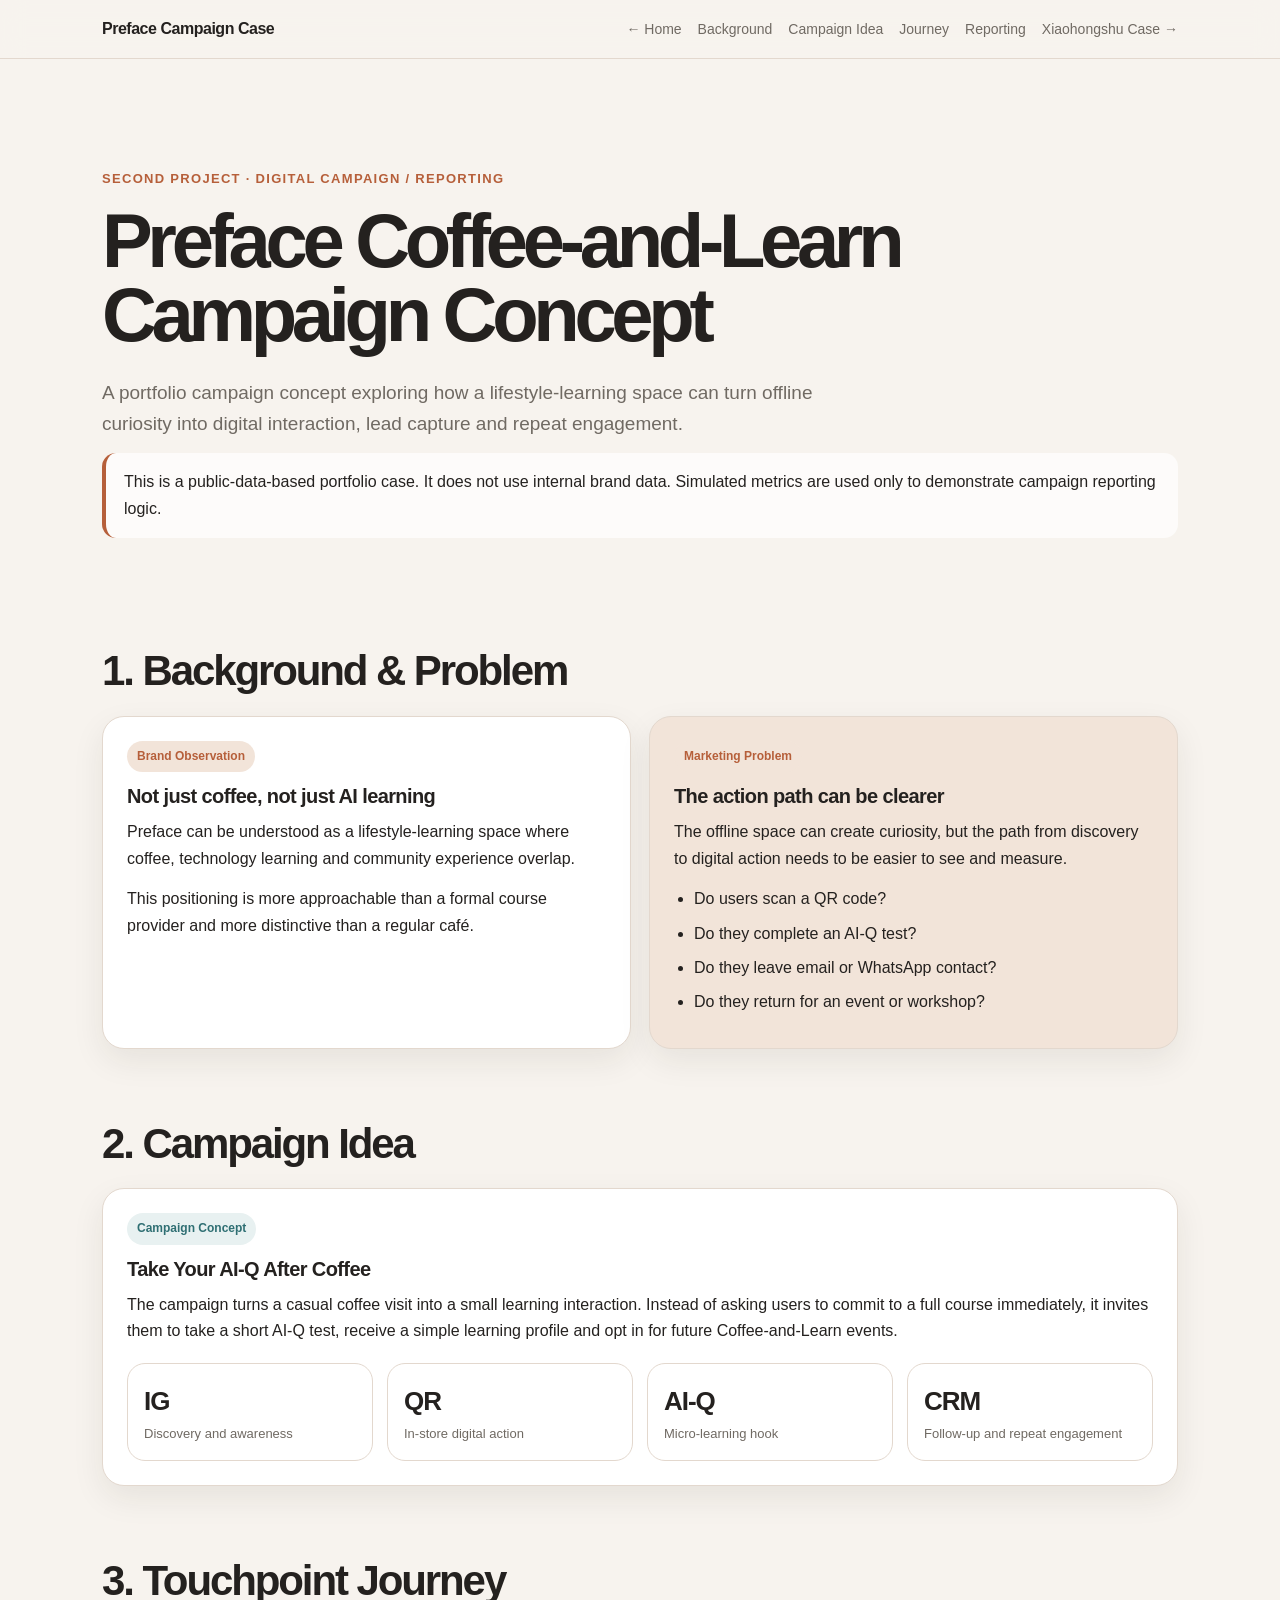
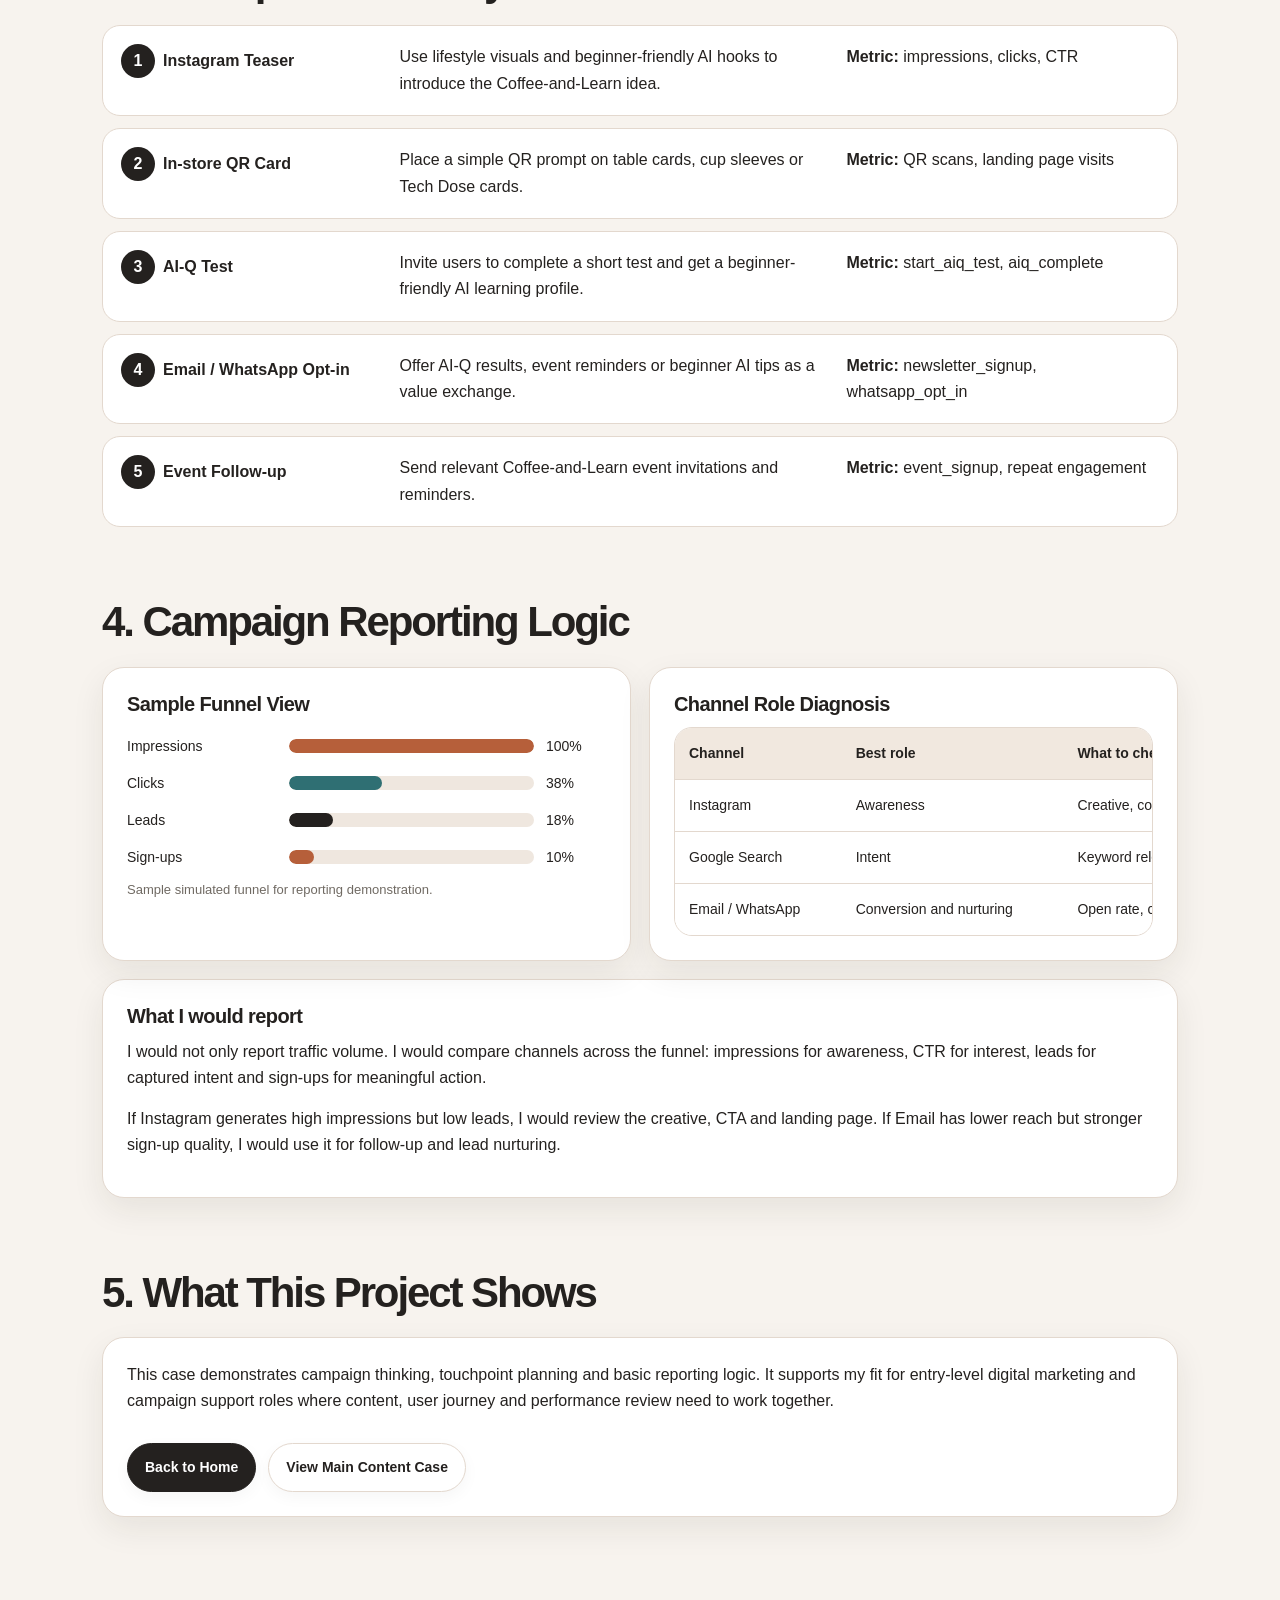
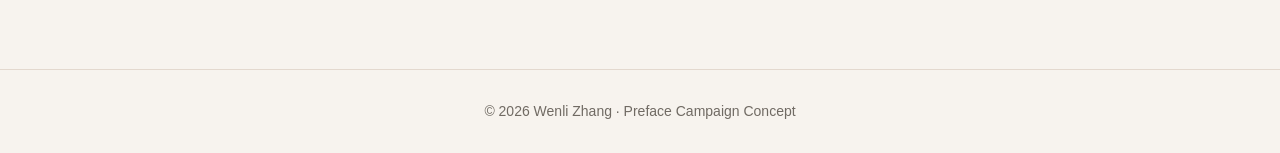
==== commit f4092e62: "Create preface-case.html" ====
--- a/preface-case.html
+++ b/preface-case.html
@@ -3,645 +3,231 @@
 <head>
   <meta charset="UTF-8" />
   <meta name="viewport" content="width=device-width, initial-scale=1.0" />
-  <title>Preface Digital Journey Audit | Wenli Zhang</title>
-  <style>
-    :root {
-      --text: #1f2933;
-      --muted: #6b7280;
-      --bg: #f8fafc;
-      --card: #ffffff;
-      --line: #e5e7eb;
-      --accent: #2563eb;
-      --accent-soft: #eff6ff;
-      --green-soft: #ecfdf5;
-      --green: #047857;
-    }
-
-    * {
-      box-sizing: border-box;
-    }
-
-    body {
-      margin: 0;
-      font-family: -apple-system, BlinkMacSystemFont, "Segoe UI", Roboto, Arial, sans-serif;
-      background: var(--bg);
-      color: var(--text);
-      line-height: 1.6;
-    }
-
-    header {
-      position: sticky;
-      top: 0;
-      z-index: 10;
-      background: rgba(248, 250, 252, 0.96);
-      border-bottom: 1px solid var(--line);
-      backdrop-filter: blur(8px);
-    }
-
-    nav {
-      max-width: 1120px;
-      margin: 0 auto;
-      padding: 14px 24px;
-      display: flex;
-      justify-content: space-between;
-      align-items: center;
-      gap: 16px;
-    }
-
-    nav .name {
-      font-weight: 700;
-      letter-spacing: -0.02em;
-    }
-
-    nav .links {
-      display: flex;
-      gap: 14px;
-      flex-wrap: wrap;
-      font-size: 14px;
-    }
-
-    nav a {
-      color: var(--text);
-      text-decoration: none;
-    }
-
-    nav a:hover {
-      color: var(--accent);
-    }
-
-    main {
-      max-width: 1120px;
-      margin: 0 auto;
-      padding: 48px 24px 72px;
-    }
-
-    section {
-      margin-bottom: 56px;
-      scroll-margin-top: 90px;
-    }
-
-    .hero {
-      padding: 52px 0 34px;
-    }
-
-    .eyebrow {
-      color: var(--accent);
-      font-weight: 700;
-      font-size: 14px;
-      text-transform: uppercase;
-      letter-spacing: 0.08em;
-      margin-bottom: 12px;
-    }
-
-    h1 {
-      font-size: clamp(34px, 5vw, 58px);
-      line-height: 1.08;
-      margin: 0 0 18px;
-      letter-spacing: -0.05em;
-    }
-
-    h2 {
-      font-size: 28px;
-      margin: 0 0 20px;
-      letter-spacing: -0.03em;
-    }
-
-    h3 {
-      margin: 0 0 10px;
-      font-size: 19px;
-    }
-
-    p {
-      margin: 0 0 14px;
-    }
-
-    .hero p {
-      max-width: 820px;
-      font-size: 18px;
-      color: var(--muted);
-    }
-
-    .notice {
-      background: var(--green-soft);
-      border: 1px solid #bbf7d0;
-      color: var(--green);
-      border-radius: 16px;
-      padding: 16px 18px;
-      margin-top: 24px;
-      max-width: 860px;
-    }
-
-    .button-row {
-      display: flex;
-      gap: 12px;
-      flex-wrap: wrap;
-      margin-top: 26px;
-    }
-
-    .button {
-      display: inline-block;
-      padding: 11px 16px;
-      border-radius: 999px;
-      text-decoration: none;
-      font-weight: 600;
-      font-size: 14px;
-      border: 1px solid var(--line);
-      color: var(--text);
-      background: var(--card);
-    }
-
-    .button.primary {
-      color: white;
-      background: var(--accent);
-      border-color: var(--accent);
-    }
-
-    .grid {
-      display: grid;
-      grid-template-columns: repeat(12, 1fr);
-      gap: 18px;
-    }
-
-    .card {
-      background: var(--card);
-      border: 1px solid var(--line);
-      border-radius: 18px;
-      padding: 22px;
-      box-shadow: 0 8px 24px rgba(15, 23, 42, 0.04);
-    }
-
-    .span-12 { grid-column: span 12; }
-    .span-6 { grid-column: span 6; }
-    .span-4 { grid-column: span 4; }
-
-    .tag {
-      display: inline-block;
-      padding: 5px 9px;
-      border-radius: 999px;
-      background: var(--accent-soft);
-      color: var(--accent);
-      font-size: 12px;
-      font-weight: 700;
-      margin-bottom: 12px;
-    }
-
-    .muted {
-      color: var(--muted);
-    }
-
-    .flow {
-      display: grid;
-      gap: 12px;
-      margin-top: 14px;
-    }
-
-    .flow-step {
-      background: var(--card);
-      border: 1px solid var(--line);
-      border-radius: 14px;
-      padding: 16px;
-      display: grid;
-      grid-template-columns: 1.3fr 1.6fr 1.4fr 1.2fr;
-      gap: 14px;
-      align-items: start;
-    }
-
-    .flow-step strong {
-      display: block;
-      margin-bottom: 4px;
-    }
-
-    table {
-      width: 100%;
-      border-collapse: collapse;
-      background: var(--card);
-      border: 1px solid var(--line);
-      border-radius: 14px;
-      overflow: hidden;
-    }
-
-    th, td {
-      padding: 14px;
-      border-bottom: 1px solid var(--line);
-      text-align: left;
-      vertical-align: top;
-      font-size: 14px;
-    }
-
-    th {
-      background: #f1f5f9;
-      font-weight: 700;
-    }
-
-    tr:last-child td {
-      border-bottom: none;
-    }
-
-    ul {
-      padding-left: 20px;
-      margin: 12px 0 0;
-    }
-
-    li {
-      margin-bottom: 8px;
-    }
-
-    .mini-metrics {
-      display: grid;
-      grid-template-columns: repeat(4, 1fr);
-      gap: 14px;
-      margin-top: 18px;
-    }
-
-    .metric {
-      background: var(--card);
-      border: 1px solid var(--line);
-      border-radius: 16px;
-      padding: 16px;
-    }
-
-    .metric .label {
-      color: var(--muted);
-      font-size: 13px;
-      margin-bottom: 6px;
-    }
-
-    .metric .value {
-      font-size: 24px;
-      font-weight: 800;
-      letter-spacing: -0.03em;
-    }
-
-    footer {
-      border-top: 1px solid var(--line);
-      padding: 28px 24px;
-      text-align: center;
-      color: var(--muted);
-      font-size: 14px;
-    }
-
-    @media (max-width: 820px) {
-      nav {
-        align-items: flex-start;
-        flex-direction: column;
-      }
-
-      .span-6,
-      .span-4 {
-        grid-column: span 12;
-      }
-
-      .flow-step {
-        grid-template-columns: 1fr;
-      }
-
-      .mini-metrics {
-        grid-template-columns: 1fr 1fr;
-      }
-    }
-
-    @media (max-width: 520px) {
-      .mini-metrics {
-        grid-template-columns: 1fr;
-      }
-
-      main {
-        padding-top: 24px;
-      }
-    }
-  </style>
+  <title>Preface Campaign Concept | Wenli Zhang</title>
+  <link rel="stylesheet" href="style.css" />
 </head>
 
 <body>
   <header>
-    <nav>
-      <div class="name">Preface Case Study</div>
-      <div class="links">
+    <nav class="nav">
+      <div class="logo">Preface Campaign Case</div>
+      <div class="nav-links">
         <a href="index.html">← Home</a>
-        <a href="#summary">Summary</a>
-        <a href="#diagnosis">Diagnosis</a>
+        <a href="#background">Background</a>
+        <a href="#idea">Campaign Idea</a>
         <a href="#journey">Journey</a>
-        <a href="#strategy">Strategy</a>
-        <a href="#measurement">Measurement</a>
-        <a href="#dashboard">Dashboard</a>
+        <a href="#reporting">Reporting</a>
+        <a href="xiaohongshu-case.html">Xiaohongshu Case →</a>
       </div>
     </nav>
   </header>
 
   <main>
     <section class="hero">
-      <div class="eyebrow">Featured Portfolio Case</div>
-      <h1>Preface Coffee-and-Learn Digital Journey Audit</h1>
-      <p>
-        A public-data-based portfolio case study exploring how a lifestyle-learning space can connect
-        offline interest with digital interaction, lead capture and repeat engagement.
+      <div class="eyebrow">Second Project · Digital Campaign / Reporting</div>
+      <h1>Preface Coffee-and-Learn Campaign Concept</h1>
+      <p class="lead">
+        A portfolio campaign concept exploring how a lifestyle-learning space can turn offline curiosity
+        into digital interaction, lead capture and repeat engagement.
       </p>
-
-      <div class="notice">
-        This is not an internal brand project. The case is based on public-facing brand observations,
-        digital journey thinking and simulated reporting data to demonstrate my approach to digital marketing analysis.
-      </div>
-
-      <div class="button-row">
-        <a class="button primary" href="#summary">Start Case Study</a>
-        <a class="button" href="index.html">Back to Portfolio Home</a>
-      </div>
-    </section>
-
-    <section id="summary">
-      <h2>1. Case Summary</h2>
+      <div class="callout">
+        This is a public-data-based portfolio case. It does not use internal brand data.
+        Simulated metrics are used only to demonstrate campaign reporting logic.
+      </div>
+    </section>
+
+    <section id="background">
+      <h2>1. Background & Problem</h2>
       <div class="grid">
         <div class="card span-6">
-          <span class="tag">Project Scope</span>
-          <h3>What this case examines</h3>
+          <span class="tag">Brand Observation</span>
+          <h3>Not just coffee, not just AI learning</h3>
           <p>
-            The case looks at how Preface, as a coffee-and-learn lifestyle space, could turn casual
-            offline and social interest into trackable digital actions.
+            Preface can be understood as a lifestyle-learning space where coffee, technology learning
+            and community experience overlap.
+          </p>
+          <p>
+            This positioning is more approachable than a formal course provider and more distinctive than a regular café.
+          </p>
+        </div>
+
+        <div class="card span-6 soft">
+          <span class="tag">Marketing Problem</span>
+          <h3>The action path can be clearer</h3>
+          <p>
+            The offline space can create curiosity, but the path from discovery to digital action needs to be easier to see and measure.
           </p>
           <ul>
-            <li>Brand context: coffee, learning, AI and community experience</li>
-            <li>Focus: offline-to-digital journey and lead capture</li>
-            <li>Output: journey map, strategy modules, GA4-style measurement plan and dashboard logic</li>
+            <li>Do users scan a QR code?</li>
+            <li>Do they complete an AI-Q test?</li>
+            <li>Do they leave email or WhatsApp contact?</li>
+            <li>Do they return for an event or workshop?</li>
           </ul>
         </div>
-
-        <div class="card span-6">
-          <span class="tag">Role & Skills</span>
-          <h3>My role in the case</h3>
-          <ul>
-            <li>Public-facing brand observation</li>
-            <li>Customer journey mapping</li>
-            <li>Content and CRM touchpoint planning</li>
-            <li>GA4-style event and KPI thinking</li>
-            <li>Dashboard structure for campaign reporting</li>
-          </ul>
-        </div>
-      </div>
-    </section>
-
-    <section id="diagnosis">
-      <h2>2. Core Diagnosis</h2>
+      </div>
+    </section>
+
+    <section id="idea">
+      <h2>2. Campaign Idea</h2>
       <div class="card">
-        <h3>The main gap is not awareness alone. It is the path after discovery.</h3>
-        <p>
-          Preface has strong lifestyle and learning assets, but the user journey from casual interest
-          to measurable action can be clearer.
-        </p>
-        <p>
-          The key question is not only whether users notice the space. The more important question is:
-          after they discover or visit Preface, do they take a trackable next step?
-        </p>
-        <ul>
-          <li>Do users scan a QR code?</li>
-          <li>Do they complete an AI-Q test?</li>
-          <li>Do they leave an email or WhatsApp contact?</li>
-          <li>Do they receive a follow-up?</li>
-          <li>Do they return for another event or workshop?</li>
-        </ul>
+        <span class="tag green">Campaign Concept</span>
+        <h3>Take Your AI-Q After Coffee</h3>
+        <p>
+          The campaign turns a casual coffee visit into a small learning interaction.
+          Instead of asking users to commit to a full course immediately, it invites them to take a short AI-Q test,
+          receive a simple learning profile and opt in for future Coffee-and-Learn events.
+        </p>
+
+        <div class="stat-row">
+          <div class="stat">
+            <div class="num">IG</div>
+            <div class="label">Discovery and awareness</div>
+          </div>
+          <div class="stat">
+            <div class="num">QR</div>
+            <div class="label">In-store digital action</div>
+          </div>
+          <div class="stat">
+            <div class="num">AI-Q</div>
+            <div class="label">Micro-learning hook</div>
+          </div>
+          <div class="stat">
+            <div class="num">CRM</div>
+            <div class="label">Follow-up and repeat engagement</div>
+          </div>
+        </div>
       </div>
     </section>
 
     <section id="journey">
-      <h2>3. Coffee-and-Learn Journey</h2>
-      <p class="muted">
-        The proposed journey connects discovery, in-store experience, digital interaction and CRM follow-up.
-      </p>
-
+      <h2>3. Touchpoint Journey</h2>
       <div class="flow">
         <div class="flow-step">
-          <div><strong>1. Online Discovery</strong><span class="muted">IG, search, social content</span></div>
-          <div>User sees coffee-and-learn content or AI-related event information.</div>
-          <div>Brand highlights lifestyle, learning and community hooks.</div>
-          <div><strong>Metrics:</strong><br>Impressions, clicks, CTR</div>
-        </div>
-
-        <div class="flow-step">
-          <div><strong>2. In-store Experience</strong><span class="muted">Coffee, space, event atmosphere</span></div>
-          <div>User visits the space and notices tech-learning touchpoints.</div>
-          <div>Brand uses table cards, cup sleeves or Tech Dose cards.</div>
-          <div><strong>Metrics:</strong><br>QR scans, CTA clicks</div>
-        </div>
-
-        <div class="flow-step">
-          <div><strong>3. Micro-learning Touchpoint</strong><span class="muted">AI-Q / short quiz</span></div>
-          <div>User starts a low-friction AI-Q interaction.</div>
-          <div>Brand makes learning feel short, accessible and shareable.</div>
-          <div><strong>Metrics:</strong><br>start_aiq_test, completion rate</div>
-        </div>
-
-        <div class="flow-step">
-          <div><strong>4. Lead Capture</strong><span class="muted">Email / WhatsApp opt-in</span></div>
-          <div>User leaves contact information to receive results or reminders.</div>
-          <div>Brand offers AI-Q results, beginner tips or event updates.</div>
-          <div><strong>Metrics:</strong><br>newsletter_signup, whatsapp_opt_in</div>
-        </div>
-
-        <div class="flow-step">
-          <div><strong>5. CRM Follow-up</strong><span class="muted">Email, WhatsApp, newsletter</span></div>
-          <div>User receives relevant content or workshop invitations.</div>
-          <div>Brand sends segmented follow-up based on user interest.</div>
-          <div><strong>Metrics:</strong><br>open rate, click rate, event_signup</div>
-        </div>
-
-        <div class="flow-step">
-          <div><strong>6. Repeat Engagement</strong><span class="muted">Community and learning loop</span></div>
-          <div>User returns for another event, guide or learning activity.</div>
-          <div>Brand builds repeat participation and community connection.</div>
-          <div><strong>Metrics:</strong><br>returning users, repeat sign-ups</div>
-        </div>
-      </div>
-    </section>
-
-    <section id="strategy">
-      <h2>4. Strategy Modules</h2>
+          <div><span class="step-num">1</span><strong>Instagram Teaser</strong></div>
+          <div>Use lifestyle visuals and beginner-friendly AI hooks to introduce the Coffee-and-Learn idea.</div>
+          <div><strong>Metric:</strong> impressions, clicks, CTR</div>
+        </div>
+
+        <div class="flow-step">
+          <div><span class="step-num">2</span><strong>In-store QR Card</strong></div>
+          <div>Place a simple QR prompt on table cards, cup sleeves or Tech Dose cards.</div>
+          <div><strong>Metric:</strong> QR scans, landing page visits</div>
+        </div>
+
+        <div class="flow-step">
+          <div><span class="step-num">3</span><strong>AI-Q Test</strong></div>
+          <div>Invite users to complete a short test and get a beginner-friendly AI learning profile.</div>
+          <div><strong>Metric:</strong> start_aiq_test, aiq_complete</div>
+        </div>
+
+        <div class="flow-step">
+          <div><span class="step-num">4</span><strong>Email / WhatsApp Opt-in</strong></div>
+          <div>Offer AI-Q results, event reminders or beginner AI tips as a value exchange.</div>
+          <div><strong>Metric:</strong> newsletter_signup, whatsapp_opt_in</div>
+        </div>
+
+        <div class="flow-step">
+          <div><span class="step-num">5</span><strong>Event Follow-up</strong></div>
+          <div>Send relevant Coffee-and-Learn event invitations and reminders.</div>
+          <div><strong>Metric:</strong> event_signup, repeat engagement</div>
+        </div>
+      </div>
+    </section>
+
+    <section id="reporting">
+      <h2>4. Campaign Reporting Logic</h2>
       <div class="grid">
         <div class="card span-6">
-          <span class="tag">In-store QR Touchpoints</span>
-          <h3>Make the next step visible</h3>
-          <p>
-            Use table cards, cup sleeves or Tech Dose cards to guide users to a simple AI-Q test
-            or event landing page.
-          </p>
+          <h3>Sample Funnel View</h3>
+          <div class="chart">
+            <div class="bar-item">
+              <span>Impressions</span>
+              <div class="bar-track"><div class="bar" style="width: 100%;"></div></div>
+              <span>100%</span>
+            </div>
+            <div class="bar-item">
+              <span>Clicks</span>
+              <div class="bar-track"><div class="bar teal" style="width: 38%;"></div></div>
+              <span>38%</span>
+            </div>
+            <div class="bar-item">
+              <span>Leads</span>
+              <div class="bar-track"><div class="bar dark" style="width: 18%;"></div></div>
+              <span>18%</span>
+            </div>
+            <div class="bar-item">
+              <span>Sign-ups</span>
+              <div class="bar-track"><div class="bar" style="width: 10%;"></div></div>
+              <span>10%</span>
+            </div>
+          </div>
+          <p class="note">Sample simulated funnel for reporting demonstration.</p>
         </div>
 
         <div class="card span-6">
-          <span class="tag">AI-Q as Micro-learning Hook</span>
-          <h3>Turn curiosity into action</h3>
-          <p>
-            A short quiz gives visitors a low-friction reason to interact with the brand digitally
-            after discovering the offline space.
-          </p>
-        </div>
-
-        <div class="card span-6">
-          <span class="tag">CRM Opt-in</span>
-          <h3>Capture interest with a clear value exchange</h3>
-          <p>
-            Offer AI-Q results, beginner learning tips or event reminders in exchange for email
-            or WhatsApp opt-in.
-          </p>
-        </div>
-
-        <div class="card span-6">
-          <span class="tag">Follow-up Content</span>
-          <h3>Move users toward repeat engagement</h3>
-          <p>
-            Send beginner-friendly learning content, event reminders and workshop recommendations
-            based on user interest.
-          </p>
-        </div>
-      </div>
-    </section>
-
-    <section id="measurement">
-      <h2>5. GA4-style Measurement Plan</h2>
-      <p class="muted">
-        Since internal brand data is not available, this section uses a GA4-style measurement framework
-        and simulated campaign data to demonstrate reporting logic.
-      </p>
-
-      <table>
-        <thead>
-          <tr>
-            <th>Business Question</th>
-            <th>Metric / Report Logic</th>
-            <th>Example Event or KPI</th>
-          </tr>
-        </thead>
-        <tbody>
-          <tr>
-            <td>Where do users come from?</td>
-            <td>Source / medium, channel grouping, sessions</td>
-            <td>Instagram / social, Google / organic, Email / newsletter</td>
-          </tr>
-          <tr>
-            <td>Which page do they enter?</td>
-            <td>Landing page performance</td>
-            <td>/aiq-test, /events, /coffee-and-learn</td>
-          </tr>
-          <tr>
-            <td>Do users interact?</td>
-            <td>Events and CTA interaction</td>
-            <td>qr_scan, cta_click, start_aiq_test</td>
-          </tr>
-          <tr>
-            <td>Do they become leads?</td>
-            <td>Lead capture and opt-in tracking</td>
-            <td>newsletter_signup, whatsapp_opt_in</td>
-          </tr>
-          <tr>
-            <td>Do they register?</td>
-            <td>Key events / conversions</td>
-            <td>event_signup, workshop_registration</td>
-          </tr>
-          <tr>
-            <td>Do they return?</td>
-            <td>CRM and repeat engagement</td>
-            <td>returning users, repeat_event_signup</td>
-          </tr>
-        </tbody>
-      </table>
-    </section>
-
-    <section id="dashboard">
-      <h2>6. Dashboard Logic</h2>
+          <h3>Channel Role Diagnosis</h3>
+          <div class="table-wrap">
+            <table>
+              <thead>
+                <tr>
+                  <th>Channel</th>
+                  <th>Best role</th>
+                  <th>What to check</th>
+                </tr>
+              </thead>
+              <tbody>
+                <tr>
+                  <td>Instagram</td>
+                  <td>Awareness</td>
+                  <td>Creative, copy, CTR, audience fit</td>
+                </tr>
+                <tr>
+                  <td>Google Search</td>
+                  <td>Intent</td>
+                  <td>Keyword relevance, landing page match</td>
+                </tr>
+                <tr>
+                  <td>Email / WhatsApp</td>
+                  <td>Conversion and nurturing</td>
+                  <td>Open rate, click rate, event sign-ups</td>
+                </tr>
+              </tbody>
+            </table>
+          </div>
+        </div>
+      </div>
+
+      <div class="card" style="margin-top: 18px;">
+        <h3>What I would report</h3>
+        <p>
+          I would not only report traffic volume. I would compare channels across the funnel:
+          impressions for awareness, CTR for interest, leads for captured intent and sign-ups for meaningful action.
+        </p>
+        <p>
+          If Instagram generates high impressions but low leads, I would review the creative, CTA and landing page.
+          If Email has lower reach but stronger sign-up quality, I would use it for follow-up and lead nurturing.
+        </p>
+      </div>
+    </section>
+
+    <section>
+      <h2>5. What This Project Shows</h2>
       <div class="card">
-        <h3>What a simple marketing dashboard should show</h3>
-        <p>
-          A dashboard for this case should not only show traffic. It should connect channel performance
-          with lead capture and repeat engagement.
-        </p>
-      </div>
-
-      <div class="mini-metrics">
-        <div class="metric">
-          <div class="label">Awareness</div>
-          <div class="value">Impressions</div>
-          <p class="muted">How many times the campaign is seen.</p>
-        </div>
-
-        <div class="metric">
-          <div class="label">Interest</div>
-          <div class="value">CTR</div>
-          <p class="muted">Whether people are interested enough to click.</p>
-        </div>
-
-        <div class="metric">
-          <div class="label">Lead Capture</div>
-          <div class="value">Opt-in Rate</div>
-          <p class="muted">Whether users leave email or WhatsApp contact.</p>
-        </div>
-
-        <div class="metric">
-          <div class="label">Final Action</div>
-          <div class="value">Sign-ups</div>
-          <p class="muted">Whether users register for an event or workshop.</p>
-        </div>
-      </div>
-
-      <div class="grid" style="margin-top: 18px;">
-        <div class="card span-6">
-          <span class="tag">Channel Performance</span>
-          <h3>Compare sources</h3>
-          <ul>
-            <li>Sessions, clicks, leads and sign-ups by source / medium</li>
-            <li>Instagram for discovery and awareness</li>
-            <li>Email for follow-up and lead nurturing</li>
-            <li>Search for users with stronger intent</li>
-          </ul>
-        </div>
-
-        <div class="card span-6">
-          <span class="tag">Funnel View</span>
-          <h3>Find the weak step</h3>
-          <ul>
-            <li>QR scan → AI-Q start → AI-Q complete → opt-in → event sign-up</li>
-            <li>If CTR is low: review creative, copy and targeting</li>
-            <li>If clicks are high but leads are low: review landing page, CTA and form</li>
-            <li>If leads are high but sign-ups are low: review follow-up and event value</li>
-          </ul>
-        </div>
-
-        <div class="card span-6">
-          <span class="tag">Content Performance</span>
-          <h3>Review engagement</h3>
-          <ul>
-            <li>Top posts or pages by engagement and CTA clicks</li>
-            <li>Content themes that drive stronger interaction</li>
-            <li>Potential A/B testing for headlines, visuals and CTAs</li>
-          </ul>
-        </div>
-
-        <div class="card span-6">
-          <span class="tag">CRM Performance</span>
-          <h3>Track follow-up quality</h3>
-          <ul>
-            <li>Email open rate and click rate</li>
-            <li>WhatsApp opt-in and event reminder response</li>
-            <li>Repeat event participation or returning users</li>
-          </ul>
-        </div>
-      </div>
-    </section>
-
-    <section id="reflection">
-      <h2>What This Case Demonstrates</h2>
-      <div class="card">
-        <p>
-          This case demonstrates my ability to connect content, user journey, CRM thinking and basic measurement logic.
-          Rather than treating marketing as only content production, I used a funnel-based approach to ask:
-          where do users come from, what actions do they take, and how can the brand guide them toward more meaningful engagement?
+        <p>
+          This case demonstrates campaign thinking, touchpoint planning and basic reporting logic.
+          It supports my fit for entry-level digital marketing and campaign support roles where content,
+          user journey and performance review need to work together.
         </p>
         <div class="button-row">
-          <a class="button primary" href="index.html">Back to Portfolio Home</a>
-          <a class="button" href="#summary">Back to Top</a>
+          <a class="button primary" href="index.html">Back to Home</a>
+          <a class="button" href="xiaohongshu-case.html">View Main Content Case</a>
         </div>
       </div>
     </section>
   </main>
 
-  <footer>
-    © 2026 Wenli Zhang · Preface Coffee-and-Learn Digital Journey Audit
+  <footer class="footer">
+    © 2026 Wenli Zhang · Preface Campaign Concept
   </footer>
 </body>
 </html>
--- a/style.css
+++ b/style.css
@@ -0,0 +1,419 @@
+:root {
+  --bg: #f7f3ee;
+  --paper: #ffffff;
+  --ink: #24211f;
+  --muted: #706a63;
+  --line: #e3d8ce;
+  --accent: #b65f3a;
+  --accent-2: #2f6f73;
+  --soft: #f2e4d9;
+  --soft-2: #e8f1f1;
+  --dark: #1f1c1a;
+  --radius: 22px;
+  --shadow: 0 12px 32px rgba(36, 33, 31, 0.08);
+}
+
+* {
+  box-sizing: border-box;
+}
+
+html {
+  scroll-behavior: smooth;
+}
+
+body {
+  margin: 0;
+  font-family: Inter, -apple-system, BlinkMacSystemFont, "Segoe UI", Arial, sans-serif;
+  background: var(--bg);
+  color: var(--ink);
+  line-height: 1.65;
+}
+
+a {
+  color: inherit;
+}
+
+header {
+  position: sticky;
+  top: 0;
+  z-index: 20;
+  background: rgba(247, 243, 238, 0.92);
+  backdrop-filter: blur(12px);
+  border-bottom: 1px solid var(--line);
+}
+
+.nav {
+  max-width: 1120px;
+  margin: 0 auto;
+  padding: 16px 22px;
+  display: flex;
+  align-items: center;
+  justify-content: space-between;
+  gap: 18px;
+}
+
+.logo {
+  font-weight: 800;
+  letter-spacing: -0.03em;
+}
+
+.nav-links {
+  display: flex;
+  gap: 16px;
+  flex-wrap: wrap;
+  font-size: 14px;
+  color: var(--muted);
+}
+
+.nav-links a {
+  text-decoration: none;
+}
+
+.nav-links a:hover {
+  color: var(--accent);
+}
+
+main {
+  max-width: 1120px;
+  margin: 0 auto;
+  padding: 54px 22px 80px;
+}
+
+section {
+  margin-bottom: 72px;
+  scroll-margin-top: 90px;
+}
+
+.hero {
+  padding: 52px 0 38px;
+}
+
+.eyebrow {
+  display: inline-flex;
+  align-items: center;
+  gap: 8px;
+  color: var(--accent);
+  font-weight: 800;
+  font-size: 13px;
+  text-transform: uppercase;
+  letter-spacing: 0.1em;
+  margin-bottom: 14px;
+}
+
+h1 {
+  font-size: clamp(38px, 7vw, 76px);
+  line-height: 0.98;
+  letter-spacing: -0.07em;
+  margin: 0 0 24px;
+}
+
+h2 {
+  font-size: clamp(28px, 4vw, 42px);
+  line-height: 1.08;
+  letter-spacing: -0.05em;
+  margin: 0 0 22px;
+}
+
+h3 {
+  font-size: 20px;
+  line-height: 1.25;
+  letter-spacing: -0.03em;
+  margin: 0 0 10px;
+}
+
+p {
+  margin: 0 0 14px;
+}
+
+.lead {
+  max-width: 780px;
+  font-size: 19px;
+  color: var(--muted);
+}
+
+.button-row {
+  display: flex;
+  flex-wrap: wrap;
+  gap: 12px;
+  margin-top: 28px;
+}
+
+.button {
+  display: inline-flex;
+  align-items: center;
+  justify-content: center;
+  padding: 12px 17px;
+  border-radius: 999px;
+  border: 1px solid var(--line);
+  background: var(--paper);
+  text-decoration: none;
+  font-weight: 750;
+  font-size: 14px;
+  box-shadow: 0 5px 16px rgba(36, 33, 31, 0.04);
+}
+
+.button.primary {
+  background: var(--ink);
+  color: white;
+  border-color: var(--ink);
+}
+
+.grid {
+  display: grid;
+  grid-template-columns: repeat(12, 1fr);
+  gap: 18px;
+}
+
+.card {
+  background: var(--paper);
+  border: 1px solid var(--line);
+  border-radius: var(--radius);
+  padding: 24px;
+  box-shadow: var(--shadow);
+}
+
+.card.soft {
+  background: var(--soft);
+}
+
+.card.soft-2 {
+  background: var(--soft-2);
+}
+
+.span-12 { grid-column: span 12; }
+.span-8 { grid-column: span 8; }
+.span-6 { grid-column: span 6; }
+.span-4 { grid-column: span 4; }
+.span-3 { grid-column: span 3; }
+
+.tag {
+  display: inline-flex;
+  border-radius: 999px;
+  padding: 6px 10px;
+  background: var(--soft);
+  color: var(--accent);
+  font-size: 12px;
+  font-weight: 800;
+  margin-bottom: 12px;
+}
+
+.tag.green {
+  background: var(--soft-2);
+  color: var(--accent-2);
+}
+
+.muted {
+  color: var(--muted);
+}
+
+.role-fit {
+  display: flex;
+  flex-wrap: wrap;
+  gap: 8px;
+  margin: 14px 0 4px;
+}
+
+.pill {
+  padding: 7px 10px;
+  border-radius: 999px;
+  border: 1px solid var(--line);
+  background: rgba(255, 255, 255, 0.72);
+  font-size: 13px;
+  color: var(--muted);
+}
+
+ul {
+  padding-left: 20px;
+  margin: 12px 0 0;
+}
+
+li {
+  margin-bottom: 8px;
+}
+
+.project-link {
+  display: inline-flex;
+  margin-top: 14px;
+  font-weight: 850;
+  color: var(--accent);
+  text-decoration: none;
+}
+
+.stat-row {
+  display: grid;
+  grid-template-columns: repeat(4, 1fr);
+  gap: 14px;
+  margin-top: 18px;
+}
+
+.stat {
+  background: rgba(255, 255, 255, 0.75);
+  border: 1px solid var(--line);
+  border-radius: 18px;
+  padding: 16px;
+}
+
+.stat .num {
+  font-size: 26px;
+  font-weight: 900;
+  letter-spacing: -0.04em;
+}
+
+.stat .label {
+  color: var(--muted);
+  font-size: 13px;
+}
+
+.chart {
+  display: grid;
+  gap: 14px;
+  margin-top: 18px;
+}
+
+.bar-item {
+  display: grid;
+  grid-template-columns: 150px 1fr 60px;
+  gap: 12px;
+  align-items: center;
+  font-size: 14px;
+}
+
+.bar-track {
+  height: 14px;
+  background: #efe7df;
+  border-radius: 999px;
+  overflow: hidden;
+}
+
+.bar {
+  height: 100%;
+  border-radius: 999px;
+  background: var(--accent);
+}
+
+.bar.teal {
+  background: var(--accent-2);
+}
+
+.bar.dark {
+  background: var(--ink);
+}
+
+.table-wrap {
+  overflow-x: auto;
+  border: 1px solid var(--line);
+  border-radius: 18px;
+  background: var(--paper);
+}
+
+table {
+  width: 100%;
+  border-collapse: collapse;
+  min-width: 720px;
+}
+
+th,
+td {
+  text-align: left;
+  padding: 14px;
+  border-bottom: 1px solid var(--line);
+  vertical-align: top;
+  font-size: 14px;
+}
+
+th {
+  background: #f1e8df;
+  font-weight: 850;
+}
+
+tr:last-child td {
+  border-bottom: none;
+}
+
+.flow {
+  display: grid;
+  gap: 12px;
+  margin-top: 18px;
+}
+
+.flow-step {
+  display: grid;
+  grid-template-columns: 1.1fr 1.8fr 1.3fr;
+  gap: 14px;
+  align-items: start;
+  padding: 18px;
+  background: var(--paper);
+  border: 1px solid var(--line);
+  border-radius: 18px;
+}
+
+.step-num {
+  width: 34px;
+  height: 34px;
+  border-radius: 50%;
+  background: var(--ink);
+  color: white;
+  display: inline-flex;
+  align-items: center;
+  justify-content: center;
+  font-weight: 900;
+  margin-right: 8px;
+}
+
+.callout {
+  border-left: 4px solid var(--accent);
+  padding: 16px 18px;
+  background: rgba(255, 255, 255, 0.72);
+  border-radius: 14px;
+}
+
+.footer {
+  border-top: 1px solid var(--line);
+  padding: 30px 22px;
+  text-align: center;
+  color: var(--muted);
+  font-size: 14px;
+}
+
+.note {
+  font-size: 13px;
+  color: var(--muted);
+  margin-top: 10px;
+}
+
+@media (max-width: 820px) {
+  .nav {
+    align-items: flex-start;
+    flex-direction: column;
+  }
+
+  .span-8,
+  .span-6,
+  .span-4,
+  .span-3 {
+    grid-column: span 12;
+  }
+
+  .stat-row {
+    grid-template-columns: repeat(2, 1fr);
+  }
+
+  .bar-item {
+    grid-template-columns: 1fr;
+    gap: 6px;
+  }
+
+  .flow-step {
+    grid-template-columns: 1fr;
+  }
+
+  main {
+    padding-top: 28px;
+  }
+}
+
+@media (max-width: 520px) {
+  .stat-row {
+    grid-template-columns: 1fr;
+  }
+}
